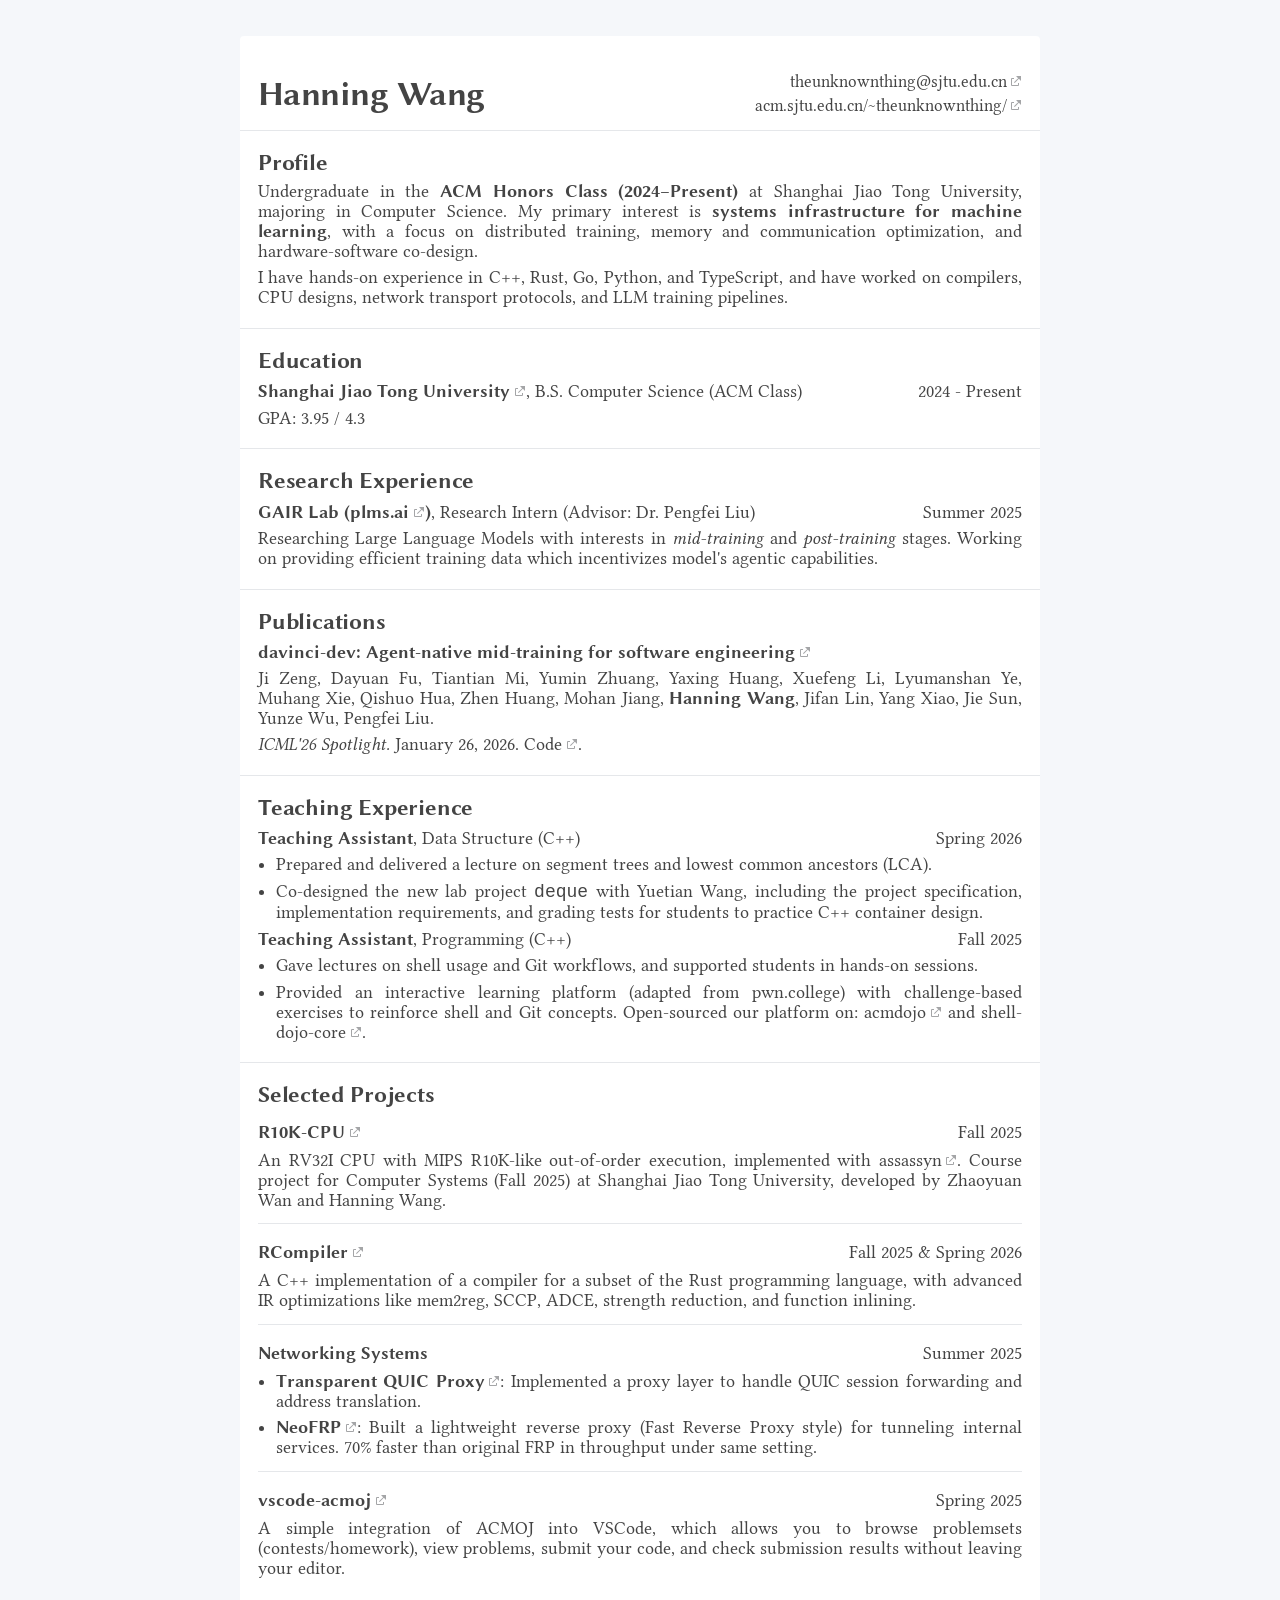
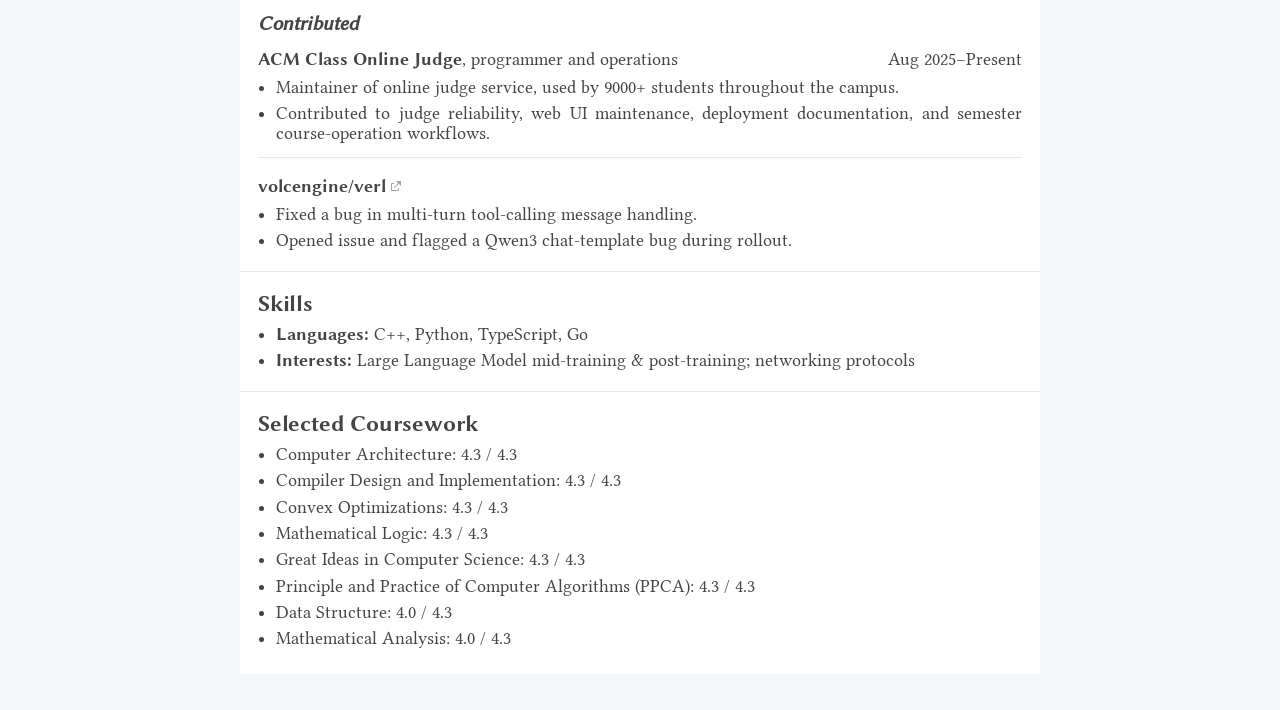
==== cv/index.html @ 20e531f9 "docs: update CV contributed projects" ====
<!DOCTYPE html>
<html lang="en">
  <head>
    <meta charset="UTF-8" />
    <meta name="viewport" content="width=device-width, initial-scale=1.0" />
    <title>CV - Hanning Wang</title>
    <style>
      * {
        margin: 0;
        padding: 0;
        box-sizing: border-box;
      }
      html {
        --bgcolor-outer: #f5f7fa;
        /* --bgcolor-outer: #fff; */
        --bgcolor: #fff;
        --hr-color: #e5e7ea;
        --color: #444;
        --font-serif: "Libertinus Serif", serif;
        --font-sans: "Libertinus Sans", sans;

        background-color: var(--bgcolor-outer);
        color: var(--color);
        font-family: var(--font-serif);
        hyphens: auto;
        text-align: justify;
        font-size: 1.125rem;
      }
      main {
        margin: 2rem auto;
        background-color: var(--bgcolor);
        padding: 1rem 0 0.3rem;
        max-width: 800px;
        border-radius: 4px;
      }
      main > * {
        padding: 0 1rem;
      }
      .name__family {
        font-feature-settings: "smcp" on;
      }
      .hfill {
        display: flex;
        align-items: center;
        justify-content: space-between;
      }
      a {
        color: inherit !important;
        text-decoration: none;
      }
      a:hover,
      a:active,
      a:focus {
        text-decoration: underline;
      }
      section {
        padding-top: 1rem;
        padding-bottom: 0.8rem;
      }
      section:not(:last-child) {
        border-bottom: 1px solid var(--hr-color);
      }
      section > ol {
        list-style: none;
      }
      section > ol > li {
        margin-top: 0.4rem;
      }
      section > ol > li:not(:last-child) {
        margin-bottom: 0.4rem;
      }
      section > ul {
        margin-top: 0.4rem;
      }
      section > h2 + p {
        margin-top: 0.3rem;
      }
      section > ul + p {
        margin-top: 0.25rem;
      }
      ul {
        padding-inline-start: 1em;
      }
      ol ul {
        list-style: disc;
      }
      ol ul ul {
        list-style: circle;
      }
      h1,
      h2,
      h3,
      h4,
      h5,
      h6 {
        font-family: var(--font-sans);
        /* font-weight: normal; */
        margin: 0.4rem 0;
      }
      h1 {
        font-size: 1.9em;
        margin: 0;
        letter-spacing: -0.015625em;
      }
      h2 {
        font-size: 1.3rem;
        letter-spacing: -0.008333333em;
      }
      section > h2:first-child {
        margin-top: 0;
        margin-bottom: 0;
      }
      strong {
        font-family: var(--font-sans);
      }

      p,
      li {
        margin: 0.35rem 0;
      }
      .projects-section > ol > li {
        margin-top: 0.75rem;
        padding-top: 0.65rem;
      }
      .projects-section > ol > li:not(:first-child) {
        border-top: 0.5px solid var(--hr-color);
      }
      .projects-section > ol > li:first-child {
        padding-top: 0;
      }
      .projects-section > ol > li:not(:last-child) {
        margin-bottom: 0.75rem;
      }
      .projects-section > ol > li > .hfill {
        margin-bottom: 0.45rem;
      }
      .projects-section > ol > li > p:last-child,
      .projects-section > ol > li > ul:last-child {
        margin-bottom: 0;
      }

      @media (prefers-color-scheme: dark) {
        html {
          --bgcolor-outer: #121212;
          --bgcolor: rgba(255, 255, 255, 0.09);
          --color: rgba(255, 255, 255, 0.87);
          --hr-color: rgba(255, 255, 255, 0.2);
        }
      }

      @media print {
        html {
          --bgcolor-outer: #fff;
          --bgcolor: #fff;
          --color: #000;
          --hr-color: rgba(0, 0, 0, 0);
          font-size: 0.98rem;
        }
        main {
          max-width: initial;
          margin: 0;
          padding-top: 0.3rem;
        }
        main > * {
          padding-left: 0;
          padding-right: 0;
        }
        /* a {
        text-decoration: underline;
      } */
        section {
          padding-top: 0.6rem;
          padding-bottom: 0.4rem;
        }
        section > ol > li:not(:last-child) {
          margin: 0.3rem 0;
        }
      }

      @media screen and (max-width: 799.9px) {
        html {
          text-align: initial;
        }
        main {
          margin: 0;
          border-radius: 0;
          min-height: 100vh;
        }
        .hfill {
          display: block;
        }
        .hfill > * {
          display: block;
        }
      }
      a:link::after,
      a:visited::after {
        content: " ";
        margin-left: 0.2em;
        width: 12px;
        height: 12px;
        display: inline-block;
        background: url("[data-uri]")
          no-repeat;
      }
      /* Libertinus Serif */
      @font-face {
        font-family: "Libertinus Serif";
        src: url("./fonts/LibertinusSerif-Regular.woff2") format("woff2");
        font-weight: 400;
        font-style: normal;
        font-display: swap;
      }
      @font-face {
        font-family: "Libertinus Serif";
        src: url("./fonts/LibertinusSerif-Italic.woff2") format("woff2");
        font-weight: 400;
        font-style: italic;
        font-display: swap;
      }
      @font-face {
        font-family: "Libertinus Serif";
        src: url("./fonts/LibertinusSerif-Bold.woff2") format("woff2");
        font-weight: 700;
        font-style: normal;
        font-display: swap;
      }

      /* Libertinus Sans */
      @font-face {
        font-family: "Libertinus Sans";
        src: url("./fonts/LibertinusSans-Regular.woff2") format("woff2");
        font-weight: 400;
        font-style: normal;
        font-display: swap;
      }
      @font-face {
        font-family: "Libertinus Sans";
        src: url("./fonts/LibertinusSans-Bold.woff2") format("woff2");
        font-weight: 700;
        font-style: normal;
        font-display: swap;
      }
      @font-face {
        font-family: "Libertinus Sans";
        src: url("./fonts/LibertinusSans-Italic.woff2") format("woff2");
        font-weight: 400;
        font-style: italic;
        font-display: swap;
      }
    </style>
  </head>
  <body>
    <main>
      <section class="titlebar hfill">
        <h1 class="name">
          <span class="name__given">Hanning</span>
          <span class="name__family">Wang</span>
        </h1>
        <div
          class="contact"
          style="
            display: flex;
            flex-direction: column;
            align-items: flex-end;
            gap: 0.3rem;
            font-size: 0.95rem;
          "
        >
          <a href="mailto:theunknownthing@sjtu.edu.cn"
            >theunknownthing@sjtu.edu.cn</a
          >
          <a href="https://acm.sjtu.edu.cn/~theunknownthing/"
            >acm.sjtu.edu.cn/~theunknownthing/</a
          >
        </div>
      </section>
      <section>
        <h2>Profile</h2>
        <p>
          Undergraduate in the
          <strong>ACM Honors Class (2024–Present)</strong> at Shanghai Jiao
          Tong University, majoring in Computer Science. My primary interest is
          <strong>systems infrastructure for machine learning</strong>, with a
          focus on distributed training, memory and communication optimization,
          and hardware-software co-design.
        </p>
        <p>
          I have hands-on experience in C++, Rust, Go, Python, and TypeScript,
          and have worked on compilers, CPU designs, network transport
          protocols, and LLM training pipelines.
        </p>
      </section>
      <section>
        <h2>Education</h2>
        <ol>
          <li>
            <p class="hfill">
              <span>
                <a
                  href="https://www.sjtu.edu.cn"
                  target="_blank"
                  rel="noopener noreferrer"
                  ><strong>Shanghai Jiao Tong University</strong></a
                >, B.S. Computer Science (ACM Class)
              </span>
              <span>2024 - Present</span>
            </p>
            <p>GPA: 3.95 / 4.3</p>
          </li>
        </ol>
      </section>
      <section>
        <h2>Research Experience</h2>
        <ol>
          <li>
            <p class="hfill">
              <span
                ><strong
                  >GAIR Lab (<a href="https://plms.ai">plms.ai</a>)</strong
                >, Research Intern (Advisor: Dr. Pengfei Liu)</span
              >
              <span>Summer 2025</span>
            </p>
            <p>
              Researching Large Language Models with interests in
              <em>mid-training</em> and <em>post-training</em> stages. Working
              on providing efficient training data which incentivizes model's
              agentic capabilities.
            </p>
          </li>
        </ol>
      </section>
      <section>
        <h2>Publications</h2>
        <ol>
          <li>
            <p>
              <strong
                ><a
                  href="https://arxiv.org/pdf/2601.18418"
                  target="_blank"
                  rel="noopener noreferrer"
                  >davinci-dev: Agent-native mid-training for software
                  engineering</a
                ></strong
              >
            </p>
            <p>
              Ji Zeng, Dayuan Fu, Tiantian Mi, Yumin Zhuang, Yaxing Huang,
              Xuefeng Li, Lyumanshan Ye, Muhang Xie, Qishuo Hua, Zhen Huang,
              Mohan Jiang, <strong>Hanning Wang</strong>, Jifan Lin, Yang Xiao,
              Jie Sun, Yunze Wu, Pengfei Liu.
            </p>
            <p>
              <em>ICML'26 Spotlight.</em> January 26, 2026.
              <a
                href="https://github.com/GAIR-NLP/daVinci-Dev"
                target="_blank"
                rel="noopener noreferrer"
                >Code</a
              >.
            </p>
          </li>
        </ol>
      </section>
      <section>
        <h2>Teaching Experience</h2>
        <ol>
          <li>
            <p class="hfill">
              <span
                ><strong>Teaching Assistant</strong>, Data Structure (C++)</span
              >
              <span>Spring 2026</span>
            </p>
            <ul>
              <li>
                Prepared and delivered a lecture on segment trees and lowest
                common ancestors (LCA).
              </li>
              <li>
                Co-designed the new lab project <code>deque</code> with Yuetian
                Wang, including the project specification, implementation
                requirements, and grading tests for students to practice
                C++ container design.
              </li>
            </ul>
          </li>
          <li>
            <p class="hfill">
              <span><strong>Teaching Assistant</strong>, Programming (C++)</span>
              <span>Fall 2025</span>
            </p>
            <ul>
              <li>
                Gave lectures on shell usage and Git workflows, and supported
                students in hands-on sessions.
              </li>
              <li>
                Provided an interactive learning platform (adapted from
                pwn.college) with challenge-based exercises to reinforce shell
                and Git concepts. Open-sourced our platform on:
                <a
                  href="https://github.com/RayZh-hs/acmdojo"
                  target="_blank"
                  rel="noopener noreferrer"
                  >acmdojo</a
                >
                and
                <a
                  href="https://github.com/RayZh-hs/shell-dojo-core"
                  target="_blank"
                  rel="noopener noreferrer"
                  >shell-dojo-core</a
                >.
              </li>
            </ul>
          </li>
        </ol>
      </section>
      <section class="projects-section">
        <h2>Selected Projects</h2>
        <ol>
          <li>
            <p class="hfill">
              <span>
                <strong
                  ><a
                    href="https://github.com/TheUnknownThing/R10K-CPU"
                    target="_blank"
                    rel="noopener noreferrer"
                    >R10K-CPU</a
                  ></strong
                >
              </span>
              <span>Fall 2025</span>
            </p>
            <p>
              An RV32I CPU with MIPS R10K-like out-of-order execution,
              implemented with
              <a
                href="https://github.com/synthesys-lab/assassyn"
                target="_blank"
                rel="noopener noreferrer"
                >assassyn</a
              >. Course project for Computer Systems (Fall 2025) at Shanghai
              Jiao Tong University, developed by Zhaoyuan Wan and Hanning Wang.
            </p>
          </li>
          <li>
            <p class="hfill">
              <span>
                <strong
                  ><a
                    href="https://github.com/TheUnknownThing/RCompiler"
                    target="_blank"
                    rel="noopener noreferrer"
                    >RCompiler</a
                  ></strong
                >
              </span>
              <span>Fall 2025 &amp; Spring 2026</span>
            </p>
            <p>
              A C++ implementation of a compiler for a subset of the Rust
              programming language, with advanced IR optimizations like mem2reg,
              SCCP, ADCE, strength reduction, and function inlining.
            </p>
          </li>
          <li>
            <p class="hfill">
              <span> <strong>Networking Systems</strong></span>
              <span>Summer 2025</span>
            </p>
            <ul>
              <li>
                <strong
                  ><a
                    href="https://github.com/TheUnknownThing/Quic-Transproxy"
                    target="_blank"
                    rel="noopener noreferrer"
                    >Transparent QUIC Proxy</a
                  ></strong
                >: Implemented a proxy layer to handle QUIC session forwarding
                and address translation.
              </li>
              <li>
                <strong
                  ><a
                    href="https://github.com/RayZh-hs/neofrp"
                    target="_blank"
                    rel="noopener noreferrer"
                    >NeoFRP</a
                  ></strong
                >: Built a lightweight reverse proxy (Fast Reverse Proxy style)
                for tunneling internal services. 70% faster than original FRP in
                throughput under same setting.
              </li>
            </ul>
          </li>
          <li>
            <p class="hfill">
              <span>
                <strong
                  ><a
                    href="https://github.com/TheUnknownThing/vscode-acmoj"
                    target="_blank"
                    rel="noopener noreferrer"
                    >vscode-acmoj</a
                  ></strong
                >
              </span>
              <span>Spring 2025</span>
            </p>
            <p>
              A simple integration of ACMOJ into VSCode, which allows you to
              browse problemsets (contests/homework), view problems, submit your
              code, and check submission results without leaving your editor.
            </p>
          </li>
        </ol>
        <br />
        <h3><em>Contributed</em></h3>
        <ol>
          <li>
            <p class="hfill">
              <span>
                <strong>ACM Class Online Judge</strong>, programmer and
                operations
              </span>
              <span>Aug 2025–Present</span>
            </p>
            <ul>
              <li>
                Maintainer of online judge service, used by 9000+ students
                throughout the campus.
              </li>
              <li>
                Contributed to judge reliability, web UI maintenance, deployment
                documentation, and semester course-operation workflows.
              </li>
            </ul>
          </li>
          <li>
            <p class="hfill">
              <span>
                <strong
                  ><a
                    href="https://github.com/volcengine/verl"
                    target="_blank"
                    rel="noopener noreferrer"
                    >volcengine/verl</a
                  ></strong
                >
              </span>
              <span></span>
            </p>
            <ul>
              <li>
                Fixed a bug in multi-turn tool-calling message handling.
              </li>
              <li>
                Opened issue and flagged a Qwen3 chat-template bug during
                rollout.
              </li>
            </ul>
          </li>
        </ol>
      </section>
      <section>
        <h2>Skills</h2>
        <ul>
          <li><strong>Languages:</strong> C++, Python, TypeScript, Go</li>
          <li>
            <strong>Interests:</strong> Large Language Model mid-training &
            post-training; networking protocols
          </li>
        </ul>
      </section>
      <section>
        <h2>Selected Coursework</h2>
        <ul>
          <li>Computer Architecture: 4.3 / 4.3</li>
          <li>Compiler Design and Implementation: 4.3 / 4.3</li>
          <li>Convex Optimizations: 4.3 / 4.3</li>
          <li>Mathematical Logic: 4.3 / 4.3</li>
          <li>Great Ideas in Computer Science: 4.3 / 4.3</li>
          <li>
            Principle and Practice of Computer Algorithms (PPCA): 4.3 / 4.3
          </li>
          <li>Data Structure: 4.0 / 4.3</li>
          <li>Mathematical Analysis: 4.0 / 4.3</li>
        </ul>
      </section>
    </main>
  </body>
</html>
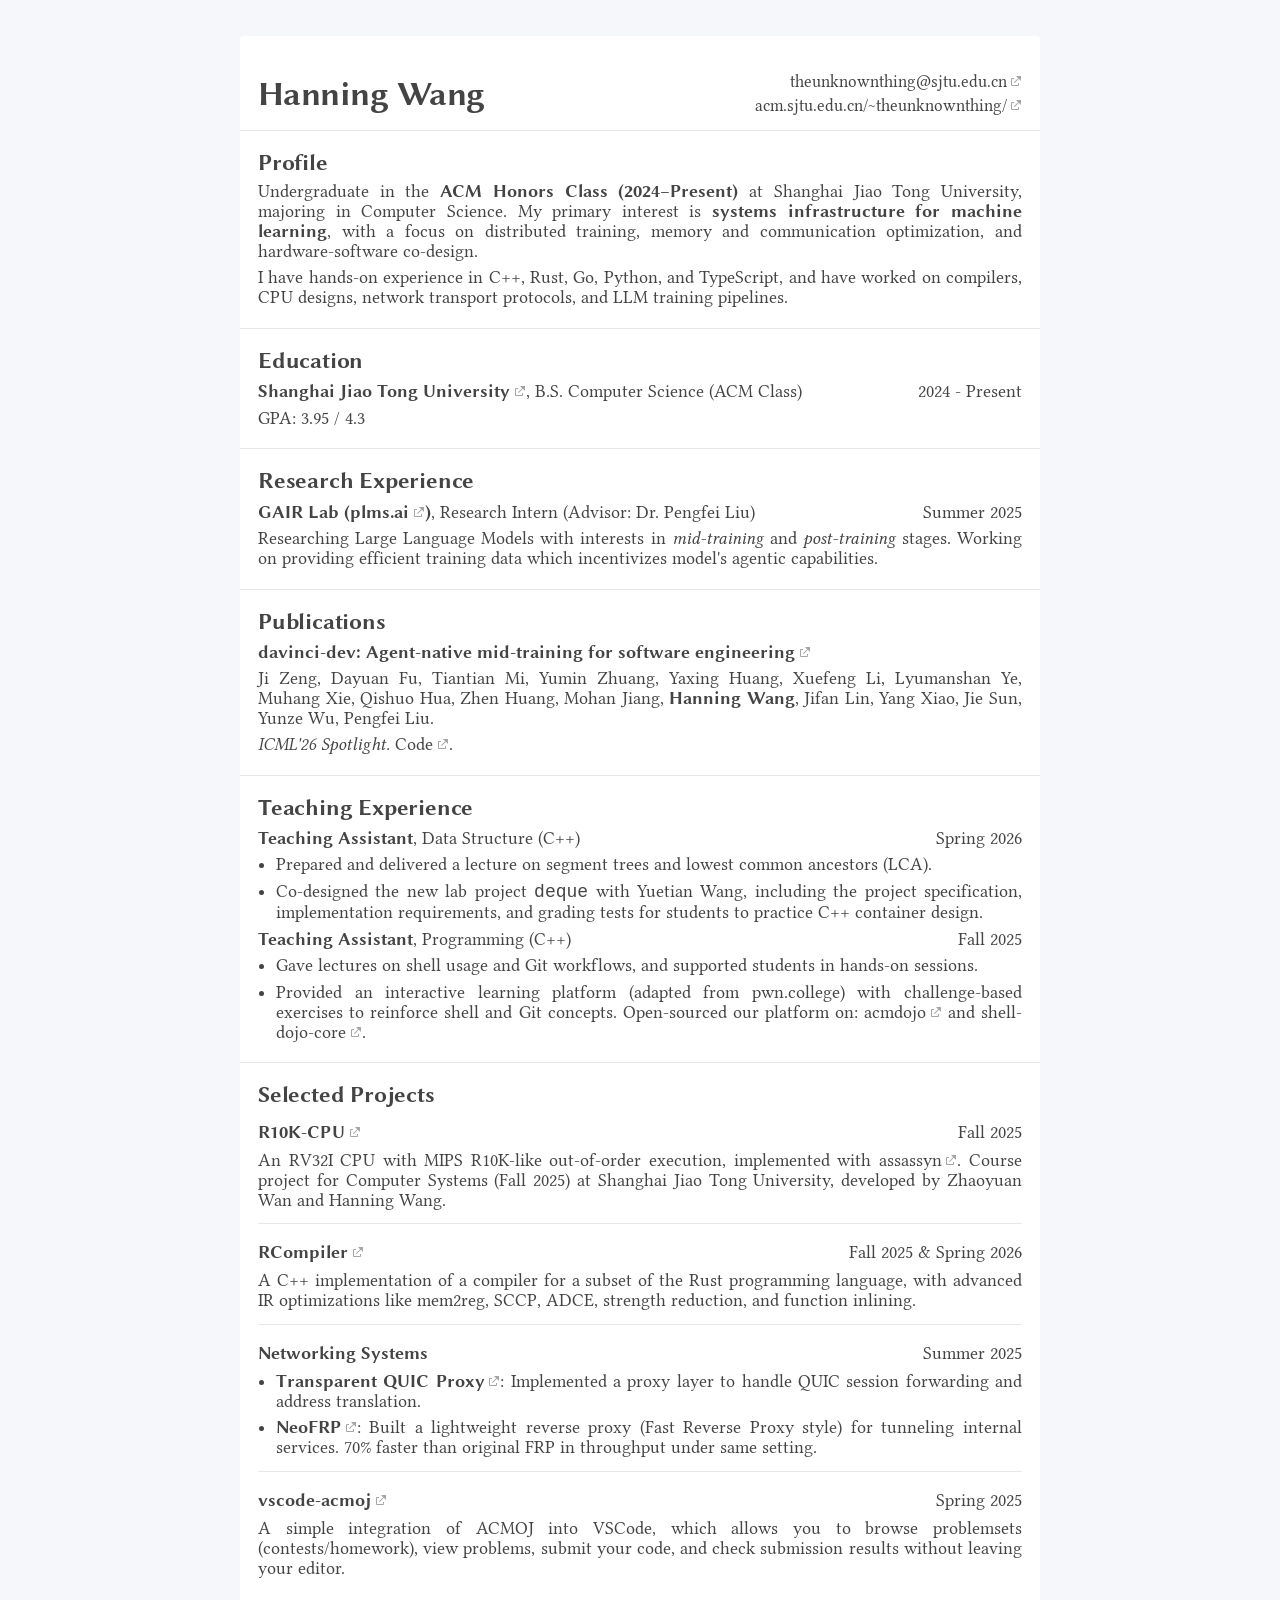
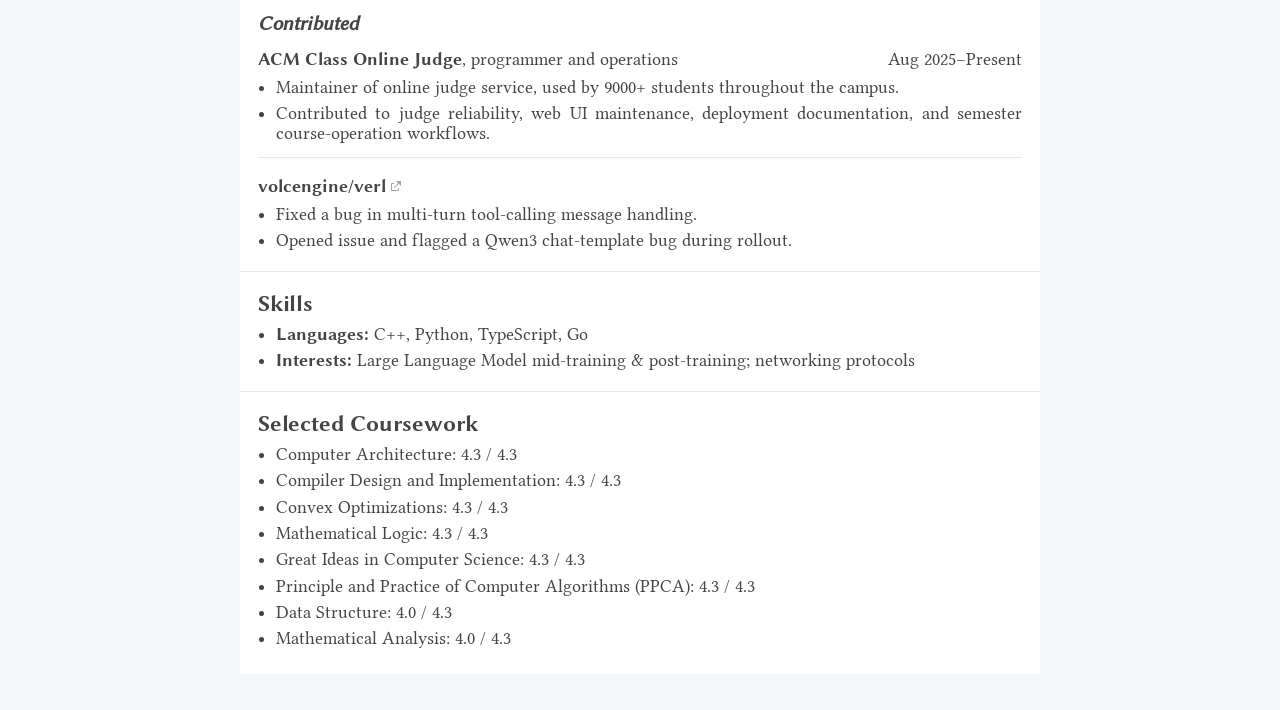
==== commit 8feea981: "fix: refresh content without stale cache" ====
--- a/cv/index.html
+++ b/cv/index.html
@@ -353,7 +353,7 @@
               Jie Sun, Yunze Wu, Pengfei Liu.
             </p>
             <p>
-              <em>ICML'26 Spotlight.</em> January 26, 2026.
+              <em>ICML'26 Spotlight.</em>
               <a
                 href="https://github.com/GAIR-NLP/daVinci-Dev"
                 target="_blank"
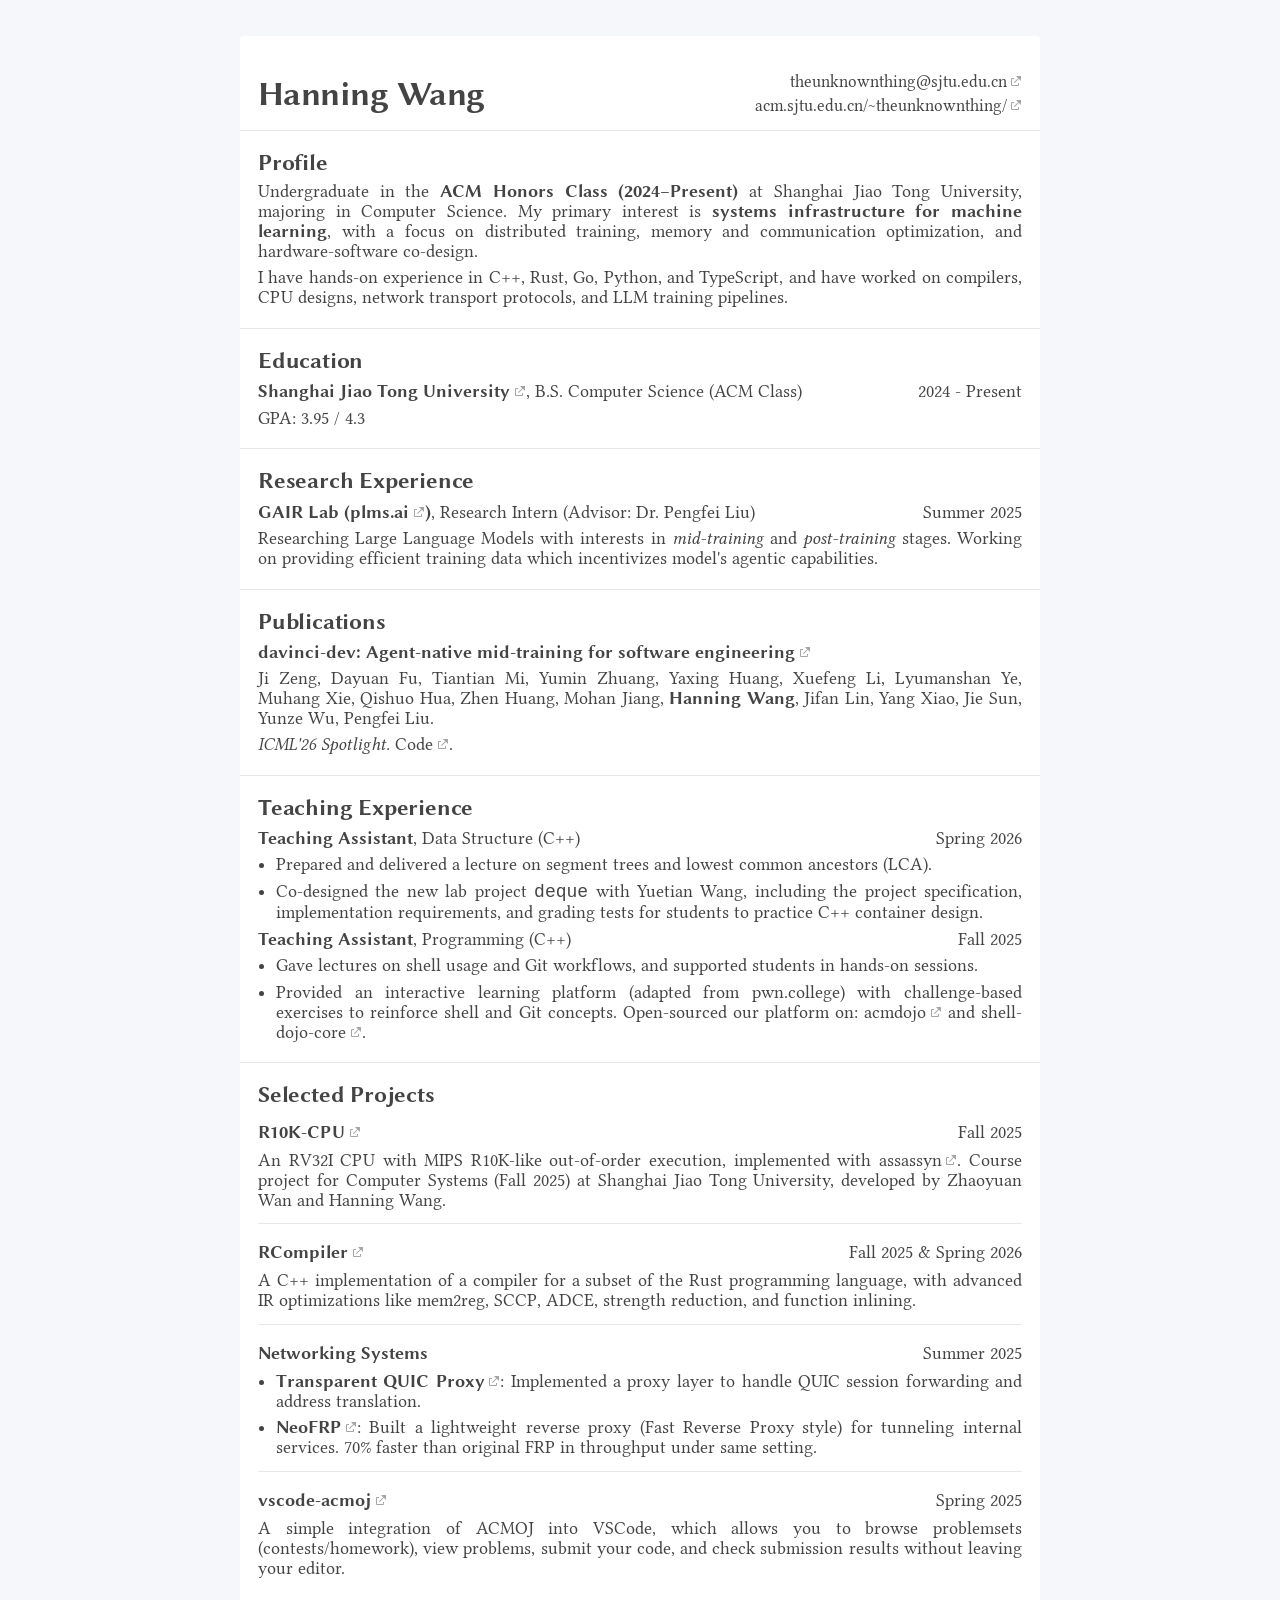
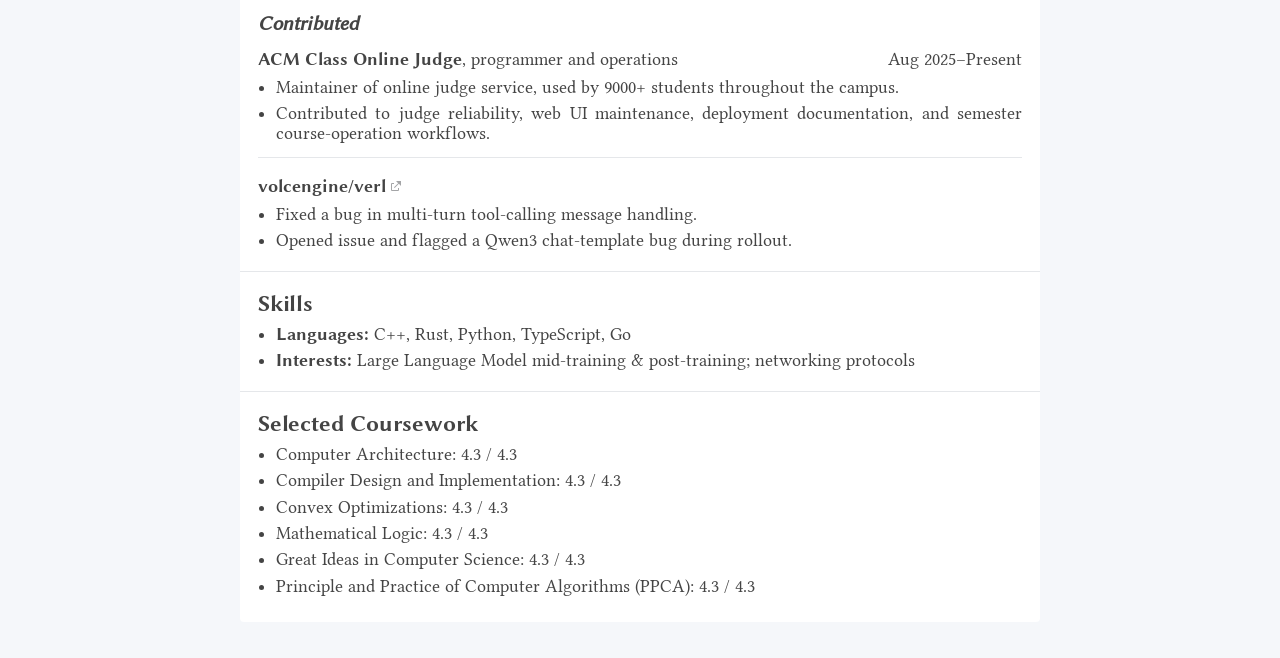
==== commit e365bb8a: "docs: update CV skills and coursework" ====
--- a/cv/index.html
+++ b/cv/index.html
@@ -571,7 +571,7 @@
       <section>
         <h2>Skills</h2>
         <ul>
-          <li><strong>Languages:</strong> C++, Python, TypeScript, Go</li>
+          <li><strong>Languages:</strong> C++, Rust, Python, TypeScript, Go</li>
           <li>
             <strong>Interests:</strong> Large Language Model mid-training &
             post-training; networking protocols
@@ -589,8 +589,6 @@
           <li>
             Principle and Practice of Computer Algorithms (PPCA): 4.3 / 4.3
           </li>
-          <li>Data Structure: 4.0 / 4.3</li>
-          <li>Mathematical Analysis: 4.0 / 4.3</li>
         </ul>
       </section>
     </main>
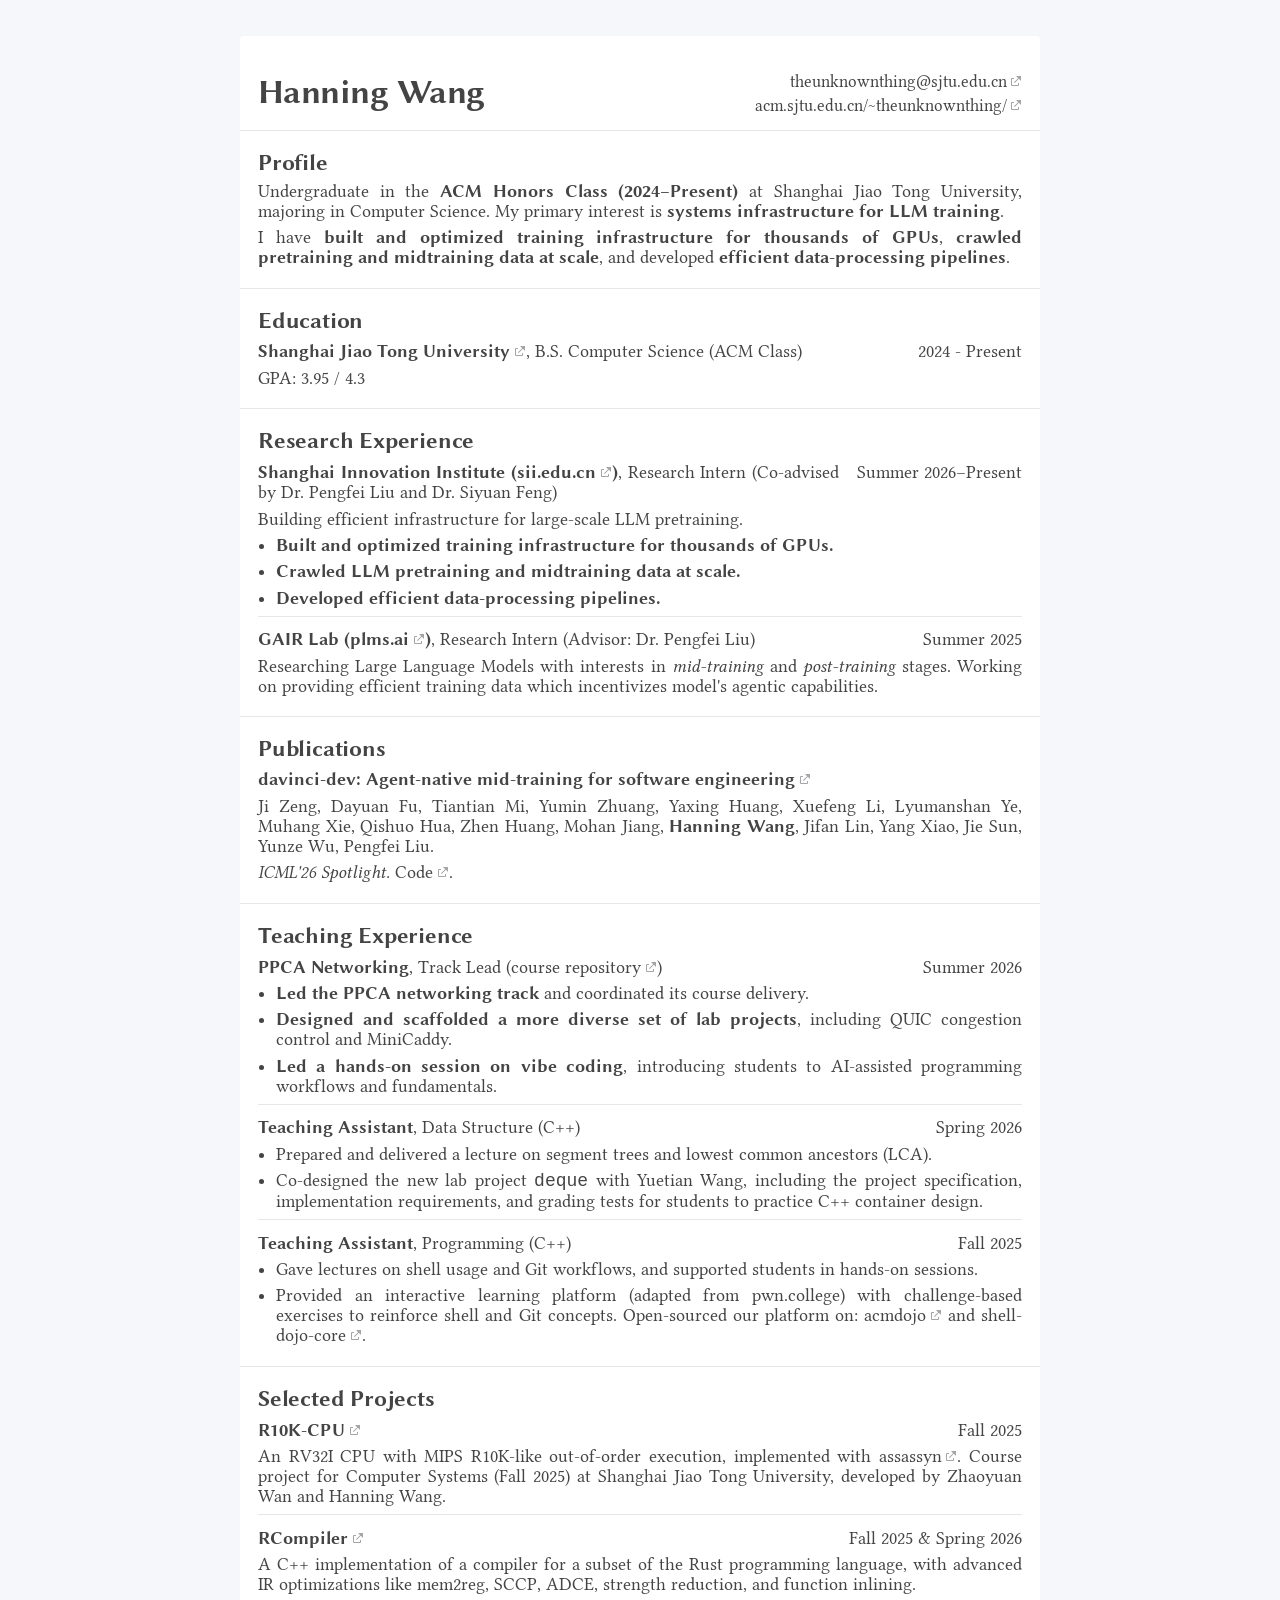
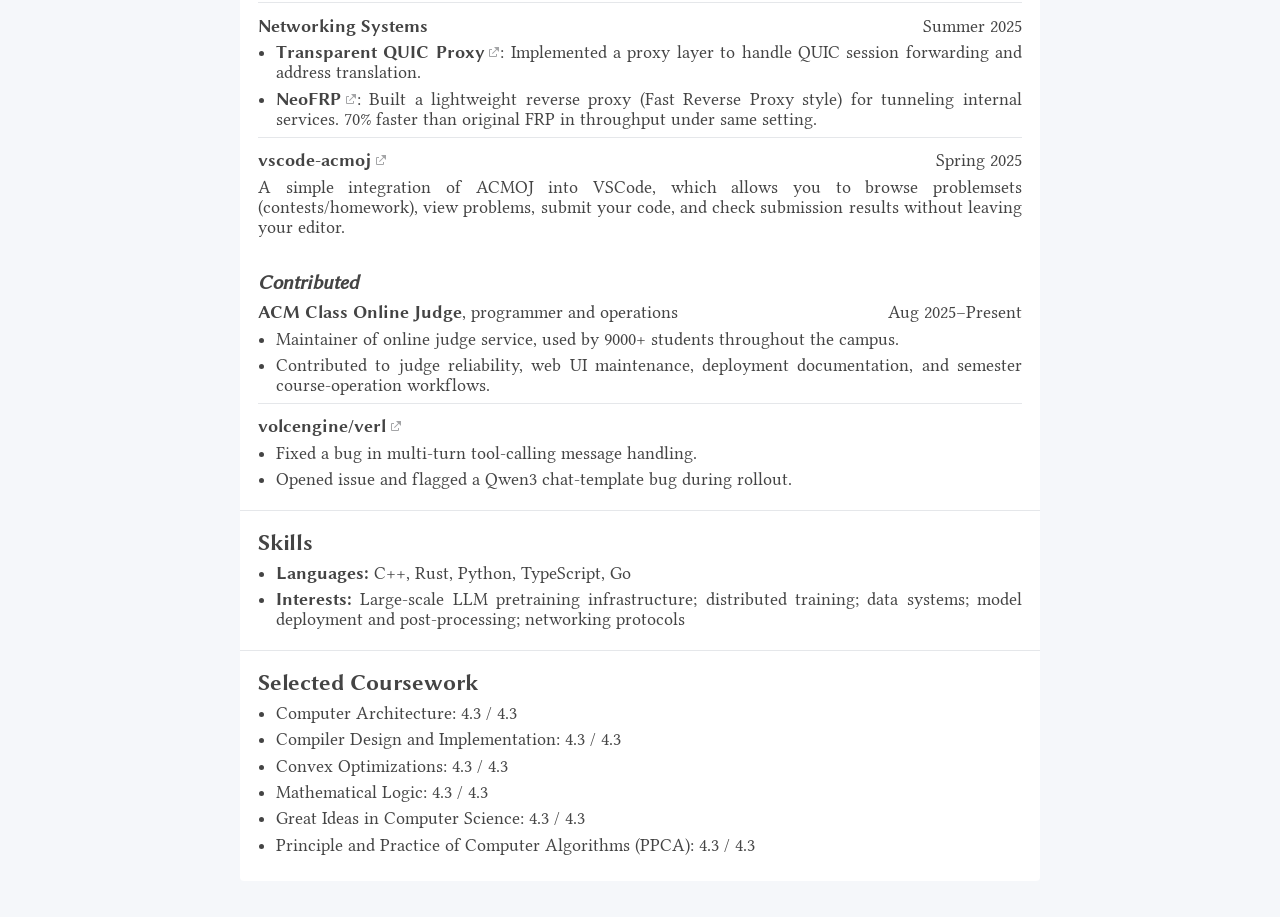
==== commit c055363e: "docs: update profile and CV experience" ====
--- a/cv/index.html
+++ b/cv/index.html
@@ -41,8 +41,18 @@
       }
       .hfill {
         display: flex;
-        align-items: center;
-        justify-content: space-between;
+        align-items: flex-start;
+        gap: 1rem;
+      }
+      .hfill > :first-child {
+        flex: 1 1 auto;
+        min-width: 0;
+      }
+      .hfill > :last-child {
+        flex: 0 0 auto;
+        margin-left: auto;
+        text-align: right;
+        white-space: nowrap;
       }
       a {
         color: inherit !important;
@@ -119,8 +129,8 @@
         margin: 0.35rem 0;
       }
       .projects-section > ol > li {
-        margin-top: 0.75rem;
-        padding-top: 0.65rem;
+        margin-top: 0.45rem;
+        padding-top: 0.35rem;
       }
       .projects-section > ol > li:not(:first-child) {
         border-top: 0.5px solid var(--hr-color);
@@ -129,13 +139,33 @@
         padding-top: 0;
       }
       .projects-section > ol > li:not(:last-child) {
-        margin-bottom: 0.75rem;
+        margin-bottom: 0.45rem;
       }
       .projects-section > ol > li > .hfill {
-        margin-bottom: 0.45rem;
+        margin-bottom: 0.3rem;
       }
       .projects-section > ol > li > p:last-child,
       .projects-section > ol > li > ul:last-child {
+        margin-bottom: 0;
+      }
+      .experience-section > ol > li {
+        margin-top: 0.45rem;
+        padding-top: 0.35rem;
+      }
+      .experience-section > ol > li:not(:first-child) {
+        border-top: 0.5px solid var(--hr-color);
+      }
+      .experience-section > ol > li:first-child {
+        padding-top: 0;
+      }
+      .experience-section > ol > li:not(:last-child) {
+        margin-bottom: 0.45rem;
+      }
+      .experience-section > ol > li > .hfill {
+        margin-bottom: 0.3rem;
+      }
+      .experience-section > ol > li > p:last-child,
+      .experience-section > ol > li > ul:last-child {
         margin-bottom: 0;
       }
 
@@ -281,14 +311,13 @@
           Undergraduate in the
           <strong>ACM Honors Class (2024–Present)</strong> at Shanghai Jiao
           Tong University, majoring in Computer Science. My primary interest is
-          <strong>systems infrastructure for machine learning</strong>, with a
-          focus on distributed training, memory and communication optimization,
-          and hardware-software co-design.
+          <strong>systems infrastructure for LLM training</strong>.
         </p>
         <p>
-          I have hands-on experience in C++, Rust, Go, Python, and TypeScript,
-          and have worked on compilers, CPU designs, network transport
-          protocols, and LLM training pipelines.
+          I have <strong>built and optimized training infrastructure for
+          thousands of GPUs</strong>,
+          <strong>crawled pretraining and midtraining data at scale</strong>,
+          and developed <strong>efficient data-processing pipelines</strong>.
         </p>
       </section>
       <section>
@@ -310,9 +339,35 @@
           </li>
         </ol>
       </section>
-      <section>
+      <section class="experience-section">
         <h2>Research Experience</h2>
         <ol>
+          <li>
+            <p class="hfill">
+              <span
+                ><strong
+                  >Shanghai Innovation Institute (<a href="https://sii.edu.cn"
+                    >sii.edu.cn</a
+                  >)</strong
+                >, Research Intern (Co-advised by Dr. Pengfei Liu and Dr. Siyuan
+                Feng)</span
+              >
+              <span>Summer 2026&ndash;Present</span>
+            </p>
+            <p>Building efficient infrastructure for large-scale LLM pretraining.</p>
+            <ul>
+              <li>
+                <strong>Built and optimized training infrastructure for
+                thousands of GPUs.</strong>
+              </li>
+              <li>
+                <strong>Crawled LLM pretraining and midtraining data at scale.</strong>
+              </li>
+              <li>
+                <strong>Developed efficient data-processing pipelines.</strong>
+              </li>
+            </ul>
+          </li>
           <li>
             <p class="hfill">
               <span
@@ -364,9 +419,40 @@
           </li>
         </ol>
       </section>
-      <section>
+      <section class="experience-section">
         <h2>Teaching Experience</h2>
         <ol>
+          <li>
+            <p class="hfill">
+              <span
+                ><strong
+                  >PPCA Networking</strong
+                >, Track Lead (<a
+                  href="https://github.com/ACMClassCourse-2025/PPCA-Networking"
+                  target="_blank"
+                  rel="noopener noreferrer"
+                  >course repository</a
+                >)</span
+              >
+              <span>Summer 2026</span>
+            </p>
+            <ul>
+              <li>
+                <strong>Led the PPCA networking track</strong> and coordinated
+                its course delivery.
+              </li>
+              <li>
+                <strong>Designed and scaffolded a more diverse set of lab
+                projects</strong>, including QUIC congestion control and
+                MiniCaddy.
+              </li>
+              <li>
+                <strong>Led a hands-on session on vibe coding</strong>,
+                introducing students to AI-assisted programming workflows and
+                fundamentals.
+              </li>
+            </ul>
+          </li>
           <li>
             <p class="hfill">
               <span
@@ -573,8 +659,9 @@
         <ul>
           <li><strong>Languages:</strong> C++, Rust, Python, TypeScript, Go</li>
           <li>
-            <strong>Interests:</strong> Large Language Model mid-training &
-            post-training; networking protocols
+            <strong>Interests:</strong> Large-scale LLM pretraining
+            infrastructure; distributed training; data systems; model
+            deployment and post-processing; networking protocols
           </li>
         </ul>
       </section>
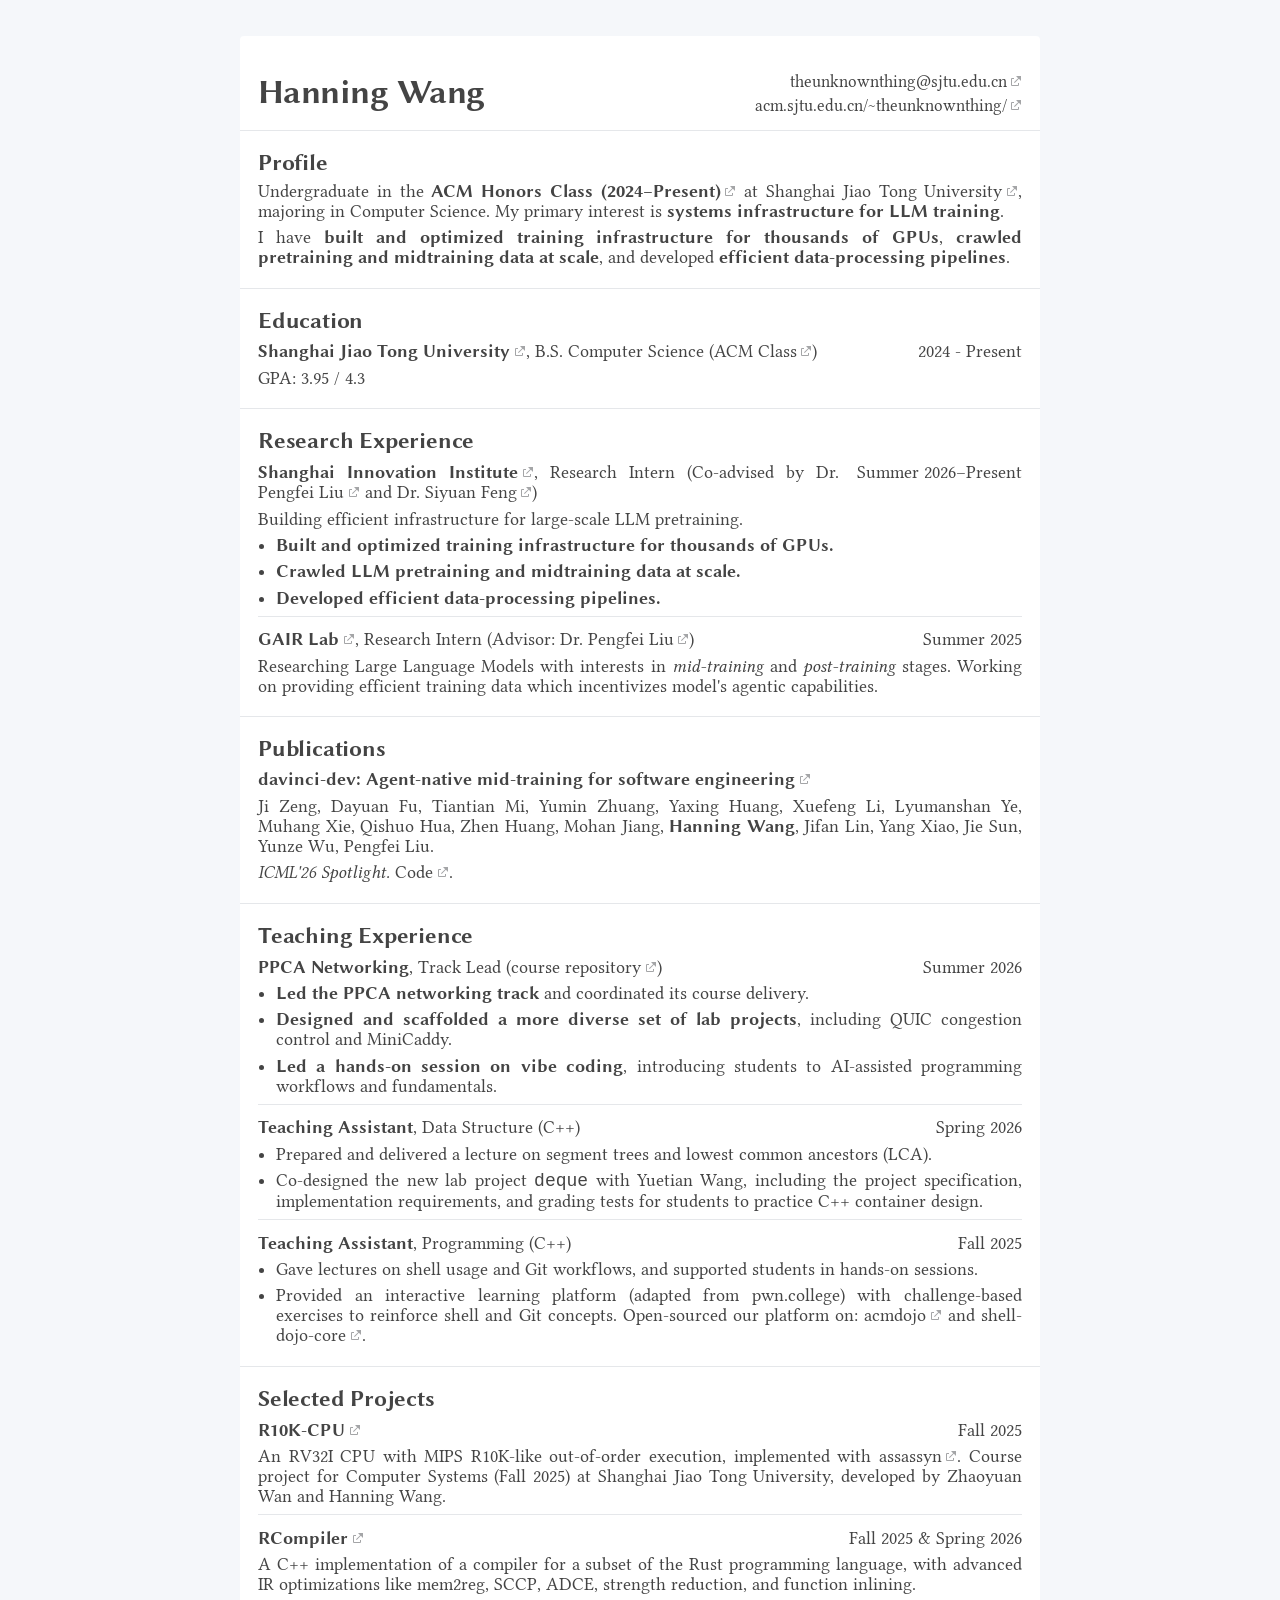
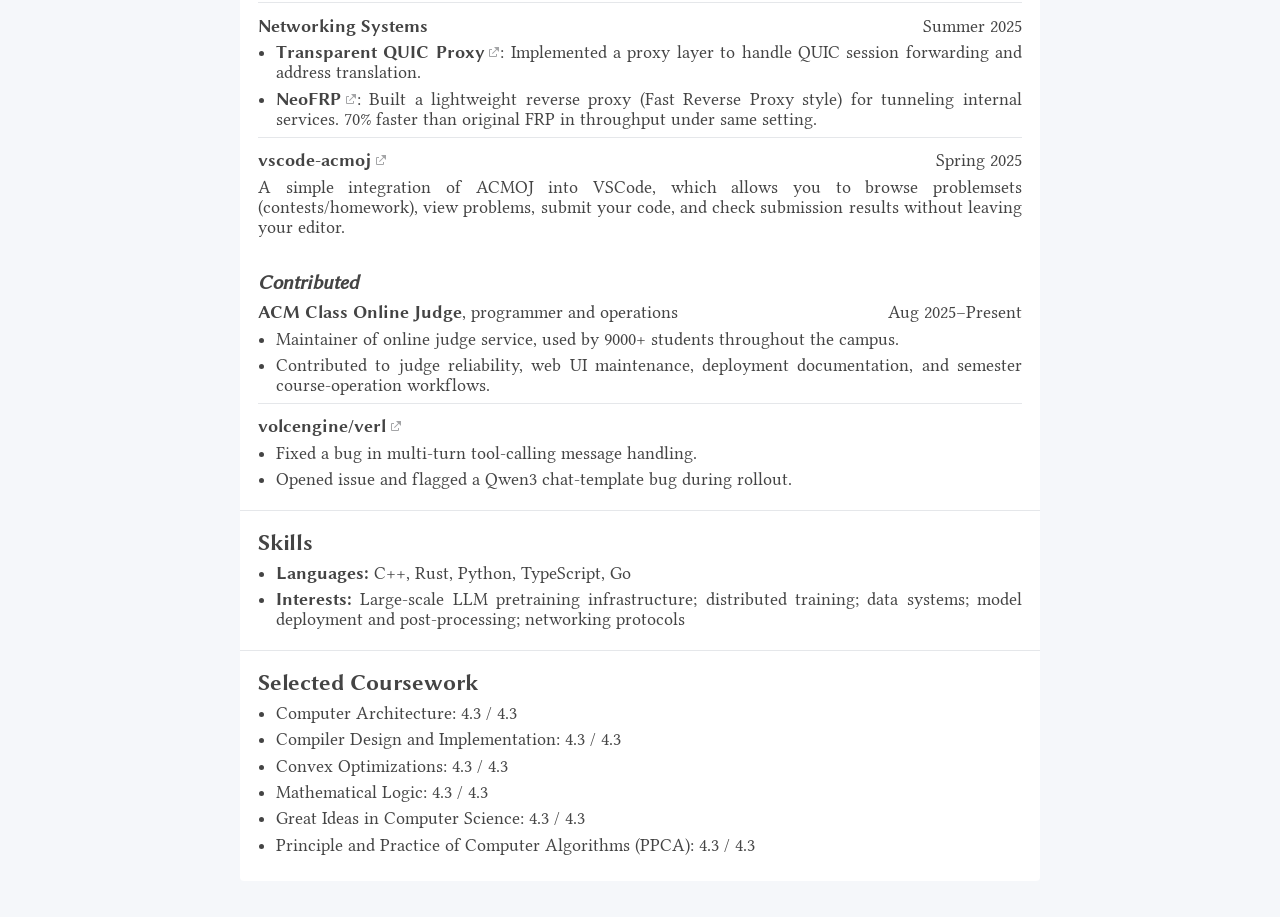
==== commit e28cc043: "docs: expand research experience" ====
--- a/cv/index.html
+++ b/cv/index.html
@@ -309,8 +309,20 @@
         <h2>Profile</h2>
         <p>
           Undergraduate in the
-          <strong>ACM Honors Class (2024–Present)</strong> at Shanghai Jiao
-          Tong University, majoring in Computer Science. My primary interest is
+          <strong
+            ><a
+              href="https://acm.sjtu.edu.cn"
+              target="_blank"
+              rel="noopener noreferrer"
+              >ACM Honors Class (2024–Present)</a
+            ></strong
+          > at
+          <a
+            href="https://www.sjtu.edu.cn"
+            target="_blank"
+            rel="noopener noreferrer"
+            >Shanghai Jiao Tong University</a
+          >, majoring in Computer Science. My primary interest is
           <strong>systems infrastructure for LLM training</strong>.
         </p>
         <p>
@@ -331,7 +343,12 @@
                   target="_blank"
                   rel="noopener noreferrer"
                   ><strong>Shanghai Jiao Tong University</strong></a
-                >, B.S. Computer Science (ACM Class)
+                >, B.S. Computer Science (<a
+                  href="https://acm.sjtu.edu.cn"
+                  target="_blank"
+                  rel="noopener noreferrer"
+                  >ACM Class</a
+                >)
               </span>
               <span>2024 - Present</span>
             </p>
@@ -346,11 +363,25 @@
             <p class="hfill">
               <span
                 ><strong
-                  >Shanghai Innovation Institute (<a href="https://sii.edu.cn"
-                    >sii.edu.cn</a
-                  >)</strong
-                >, Research Intern (Co-advised by Dr. Pengfei Liu and Dr. Siyuan
-                Feng)</span
+                  ><a
+                    href="https://sii.edu.cn"
+                    target="_blank"
+                    rel="noopener noreferrer"
+                    >Shanghai Innovation Institute</a
+                  ></strong
+                >, Research Intern (Co-advised by
+                <a
+                  href="https://scholar.google.com/citations?user=oIz_CYEAAAAJ&amp;hl=en"
+                  target="_blank"
+                  rel="noopener noreferrer"
+                  >Dr. Pengfei Liu</a
+                > and
+                <a
+                  href="https://syfeng.net"
+                  target="_blank"
+                  rel="noopener noreferrer"
+                  >Dr. Siyuan Feng</a
+                >)</span
               >
               <span>Summer 2026&ndash;Present</span>
             </p>
@@ -372,8 +403,19 @@
             <p class="hfill">
               <span
                 ><strong
-                  >GAIR Lab (<a href="https://plms.ai">plms.ai</a>)</strong
-                >, Research Intern (Advisor: Dr. Pengfei Liu)</span
+                  ><a
+                    href="https://plms.ai"
+                    target="_blank"
+                    rel="noopener noreferrer"
+                    >GAIR Lab</a
+                  ></strong
+                >, Research Intern (Advisor:
+                <a
+                  href="https://scholar.google.com/citations?user=oIz_CYEAAAAJ&amp;hl=en"
+                  target="_blank"
+                  rel="noopener noreferrer"
+                  >Dr. Pengfei Liu</a
+                >)</span
               >
               <span>Summer 2025</span>
             </p>
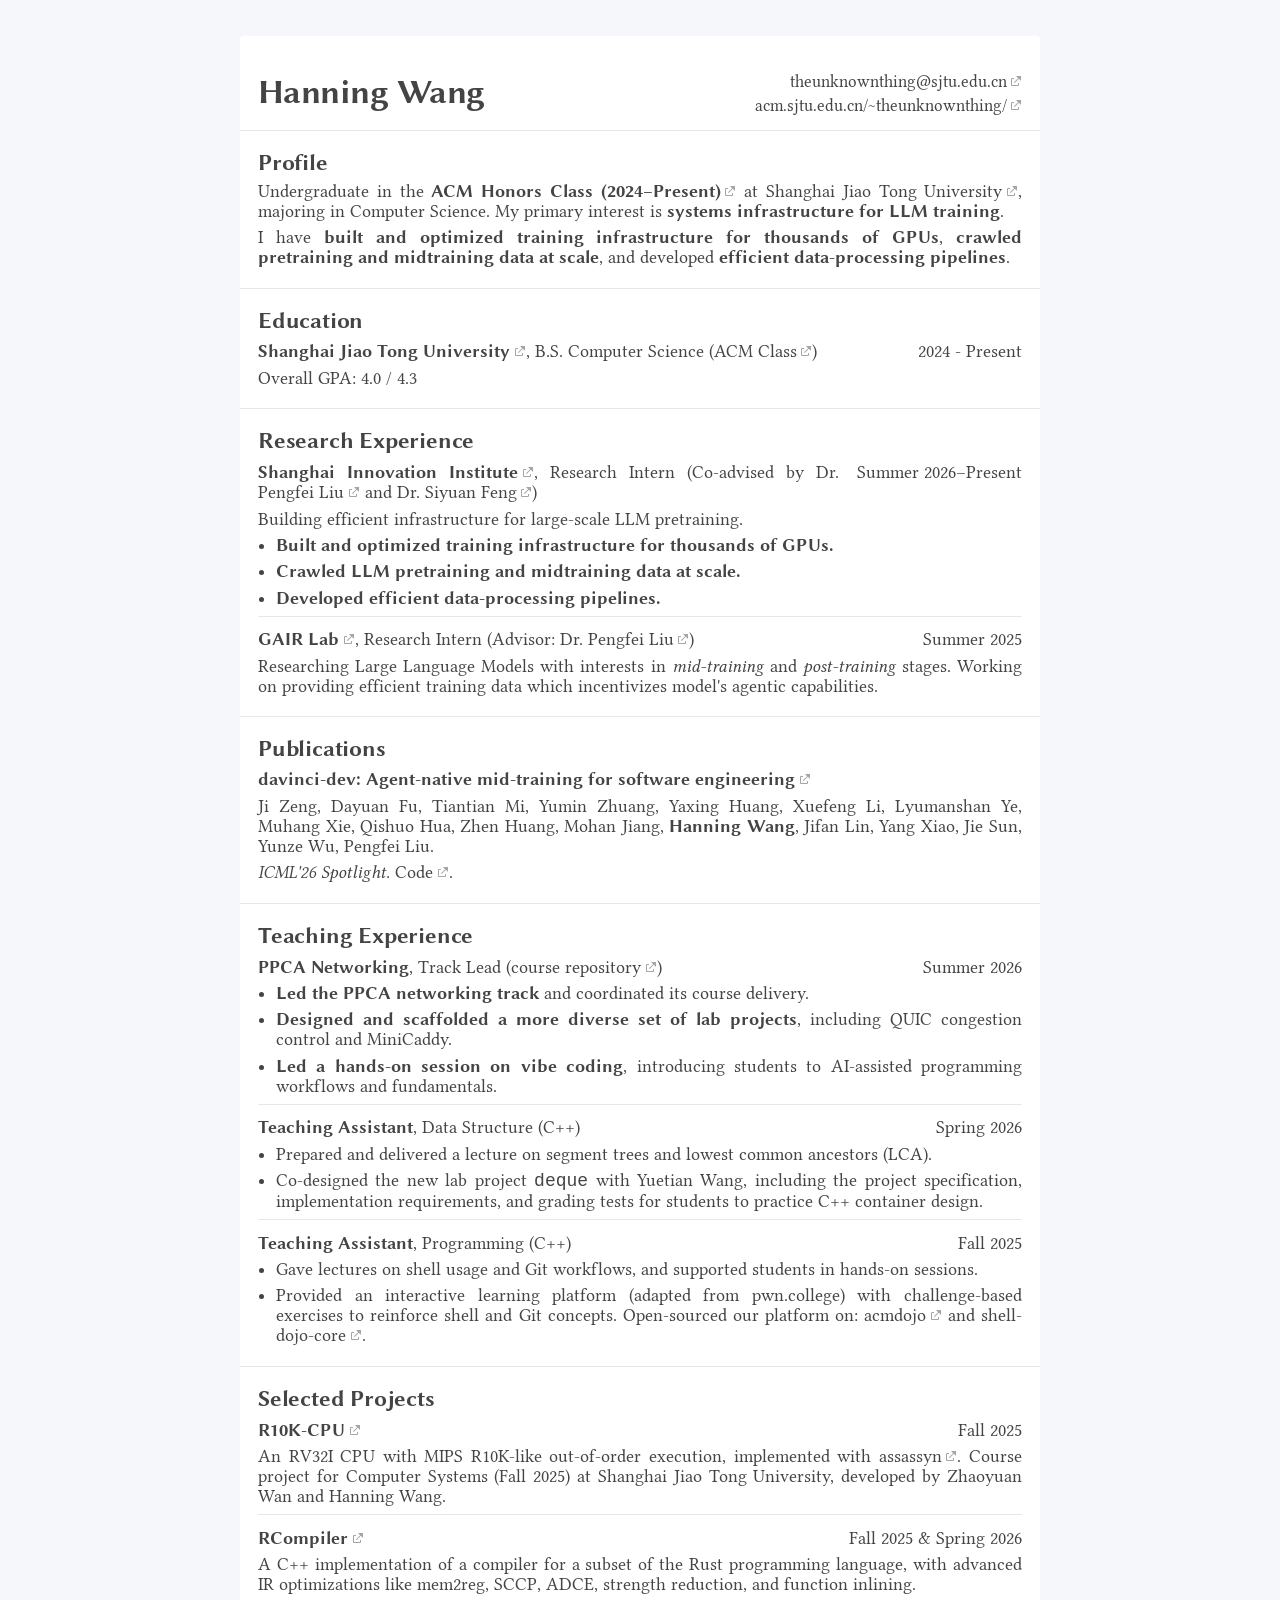
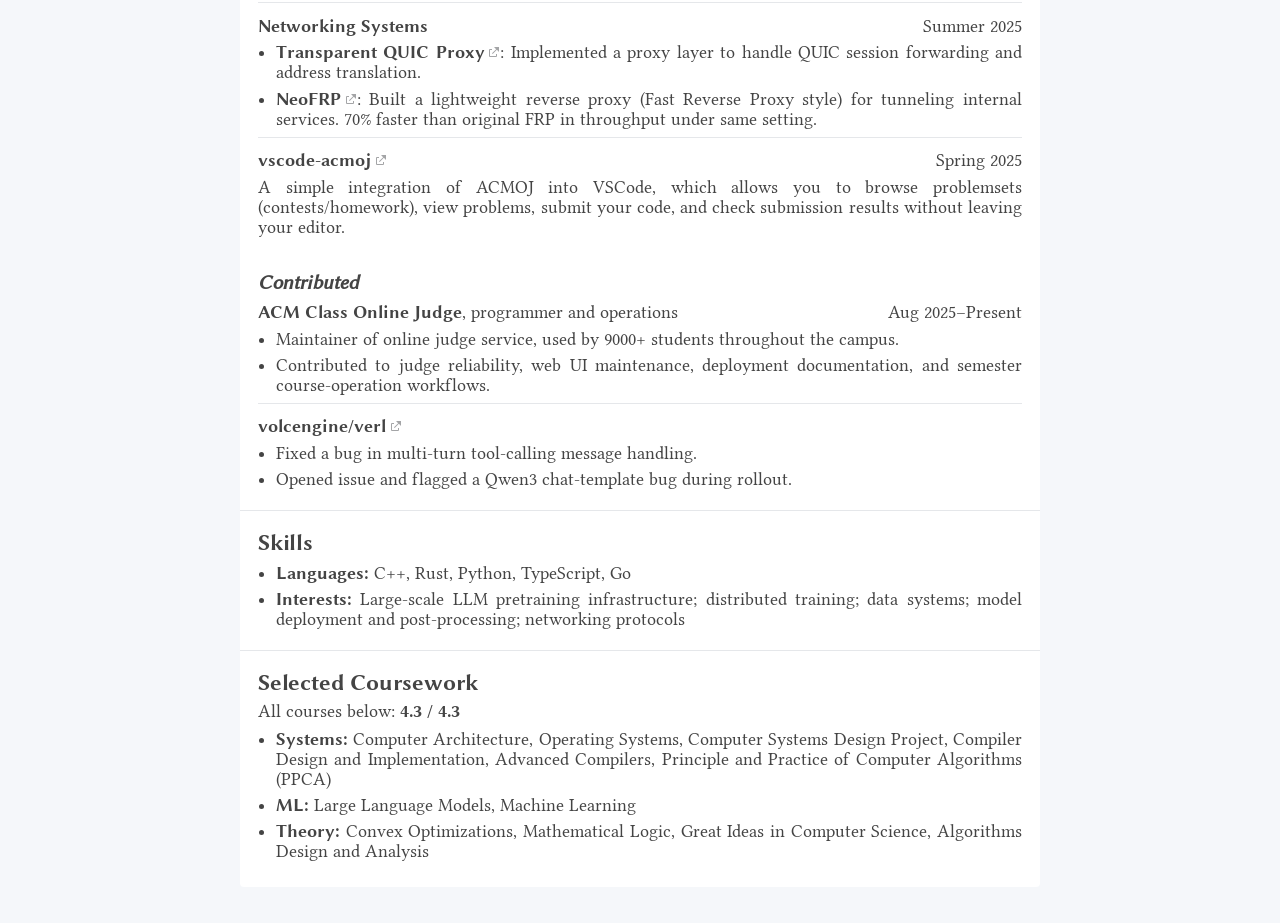
==== commit df9aa83d: "docs: update CV GPA and group selected coursework" ====
--- a/cv/index.html
+++ b/cv/index.html
@@ -352,7 +352,7 @@
               </span>
               <span>2024 - Present</span>
             </p>
-            <p>GPA: 3.95 / 4.3</p>
+            <p>Overall GPA: 4.0 / 4.3</p>
           </li>
         </ol>
       </section>
@@ -709,14 +709,20 @@
       </section>
       <section>
         <h2>Selected Coursework</h2>
+        <p>All courses below: <strong>4.3 / 4.3</strong></p>
         <ul>
-          <li>Computer Architecture: 4.3 / 4.3</li>
-          <li>Compiler Design and Implementation: 4.3 / 4.3</li>
-          <li>Convex Optimizations: 4.3 / 4.3</li>
-          <li>Mathematical Logic: 4.3 / 4.3</li>
-          <li>Great Ideas in Computer Science: 4.3 / 4.3</li>
-          <li>
-            Principle and Practice of Computer Algorithms (PPCA): 4.3 / 4.3
+          <li>
+            <strong>Systems:</strong> Computer Architecture, Operating Systems,
+            Computer Systems Design Project, Compiler Design and Implementation,
+            Advanced Compilers,
+            Principle and Practice of Computer Algorithms (PPCA)
+          </li>
+          <li>
+            <strong>ML:</strong> Large Language Models, Machine Learning
+          </li>
+          <li>
+            <strong>Theory:</strong> Convex Optimizations, Mathematical Logic,
+            Great Ideas in Computer Science, Algorithms Design and Analysis
           </li>
         </ul>
       </section>
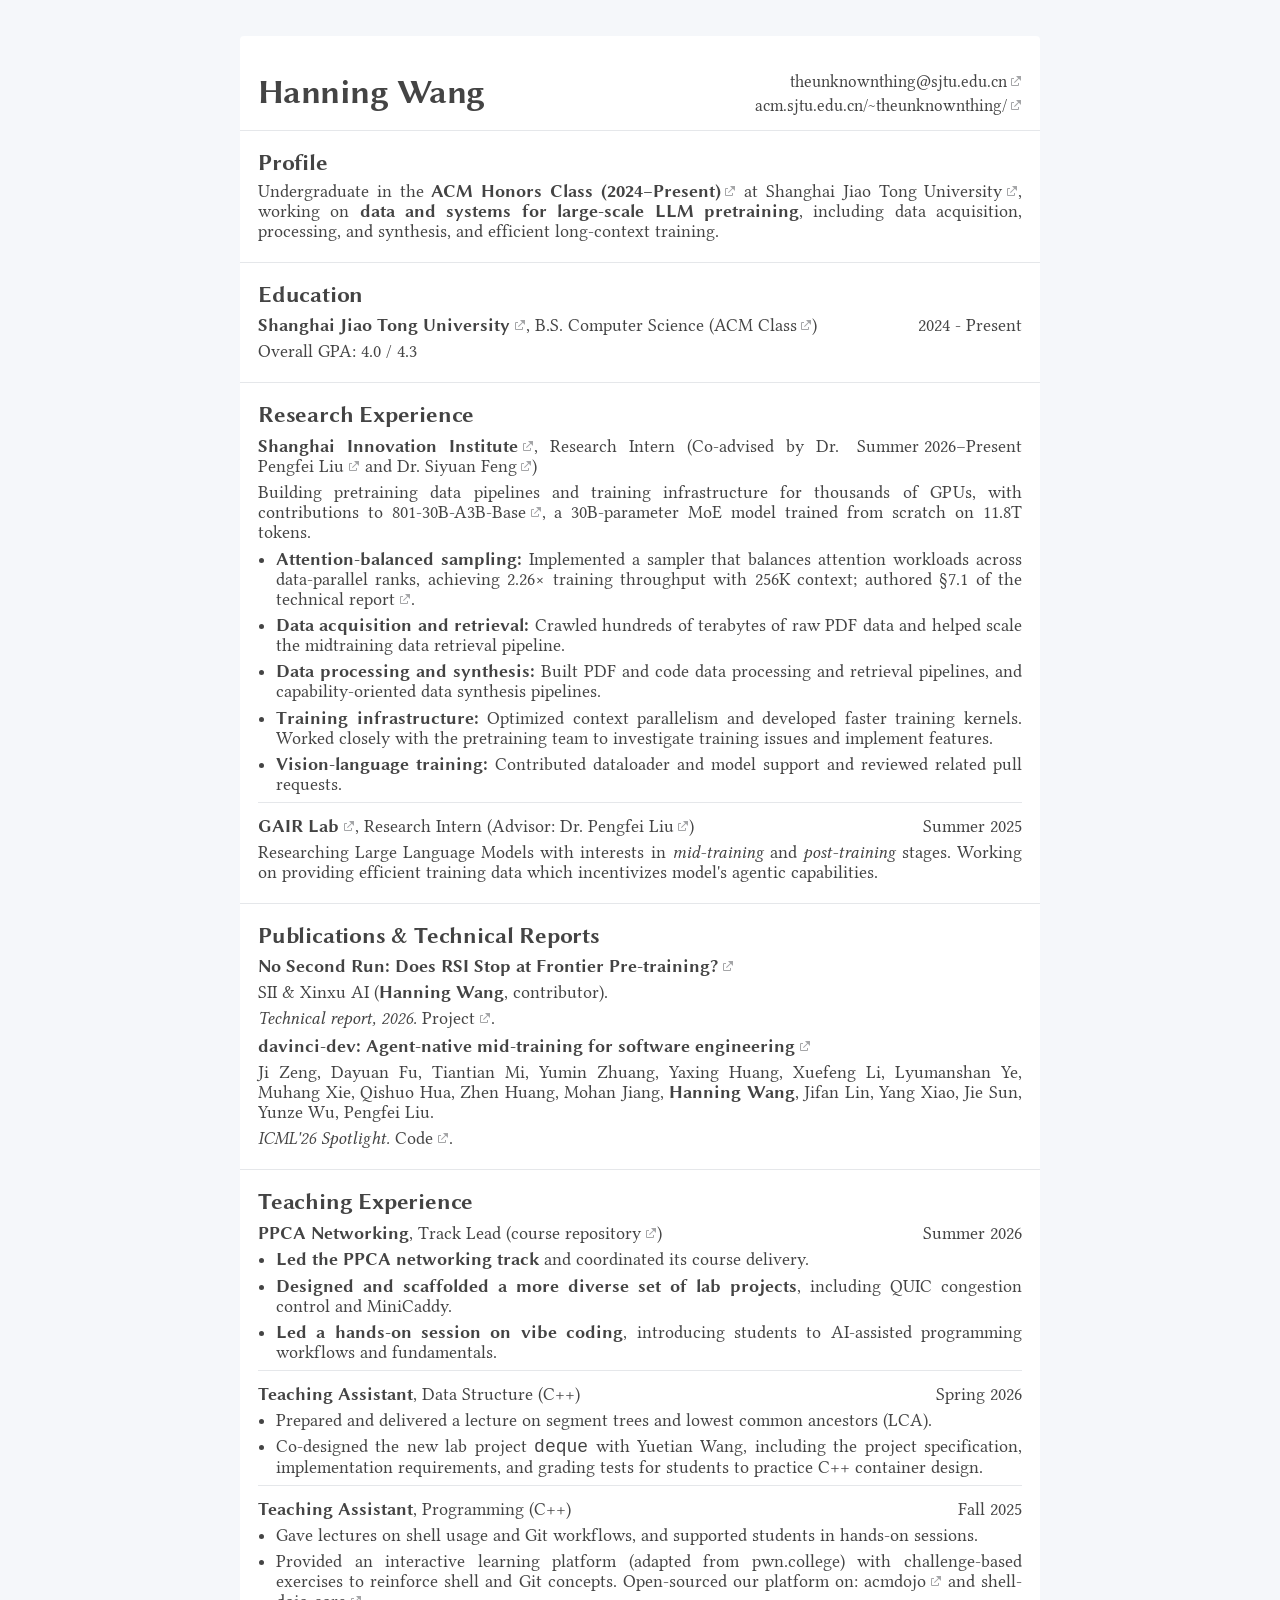
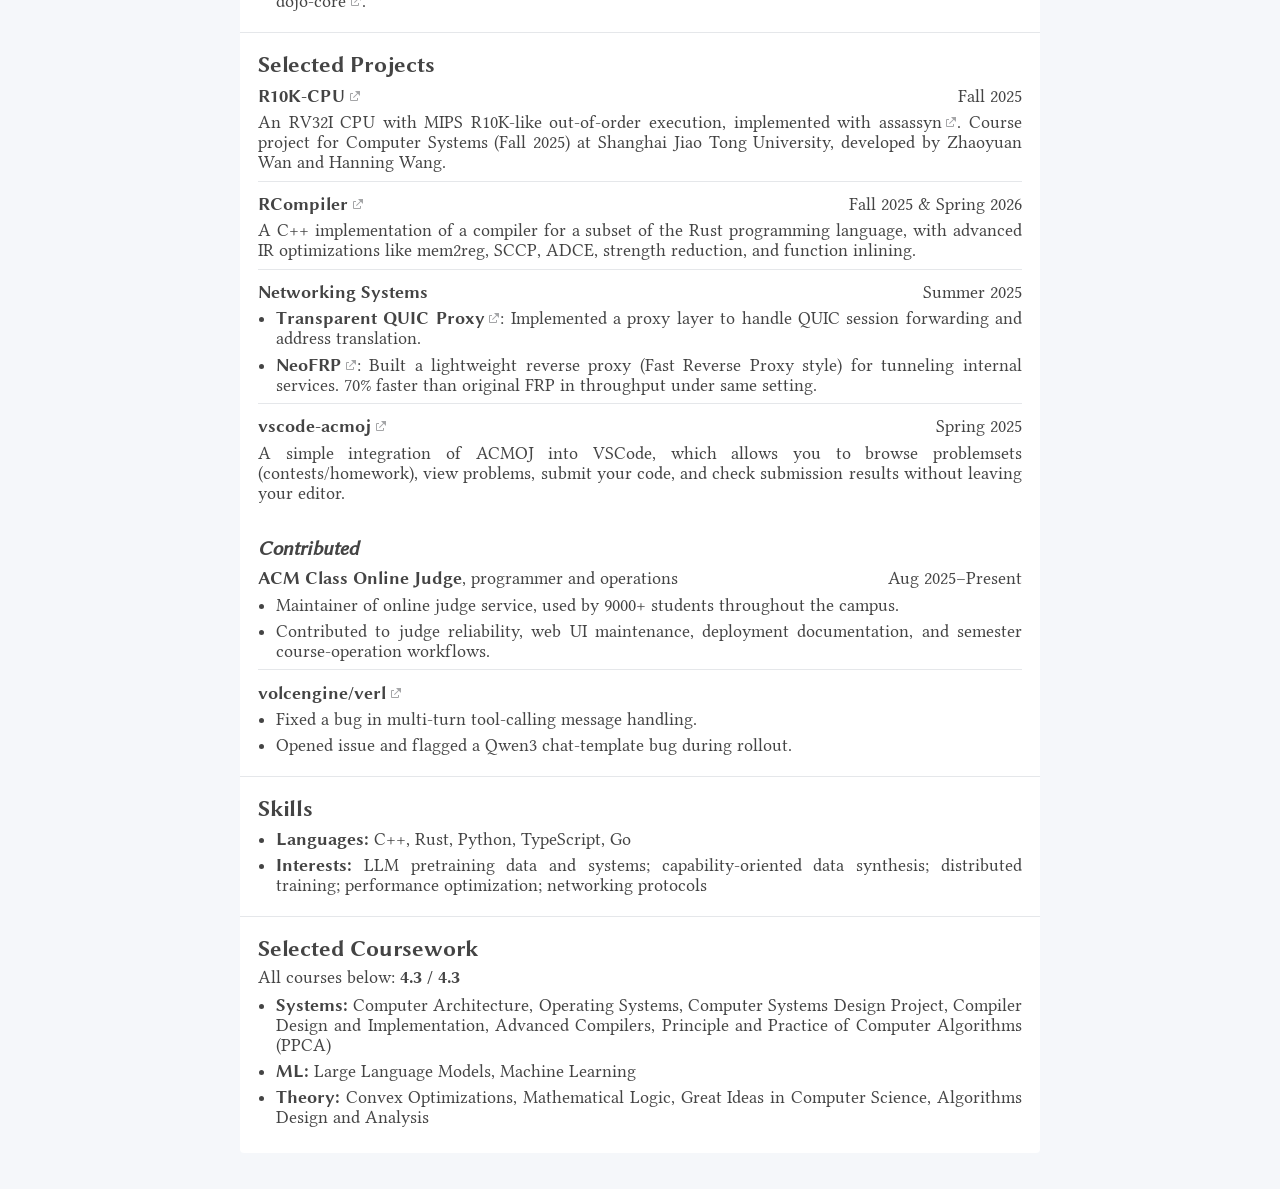
==== commit ea07a451: "docs: highlight pretraining contributions and 801 technical report" ====
--- a/cv/index.html
+++ b/cv/index.html
@@ -204,6 +204,10 @@
         }
         section > ol > li:not(:last-child) {
           margin: 0.3rem 0;
+        }
+        h2,
+        h3 {
+          break-after: avoid;
         }
       }
 
@@ -322,14 +326,9 @@
             target="_blank"
             rel="noopener noreferrer"
             >Shanghai Jiao Tong University</a
-          >, majoring in Computer Science. My primary interest is
-          <strong>systems infrastructure for LLM training</strong>.
-        </p>
-        <p>
-          I have <strong>built and optimized training infrastructure for
-          thousands of GPUs</strong>,
-          <strong>crawled pretraining and midtraining data at scale</strong>,
-          and developed <strong>efficient data-processing pipelines</strong>.
+          >, working on <strong>data and systems for large-scale LLM
+          pretraining</strong>, including data acquisition, processing, and
+          synthesis, and efficient long-context training.
         </p>
       </section>
       <section>
@@ -385,17 +384,48 @@
               >
               <span>Summer 2026&ndash;Present</span>
             </p>
-            <p>Building efficient infrastructure for large-scale LLM pretraining.</p>
+            <p>
+              Building pretraining data pipelines and training infrastructure
+              for thousands of GPUs, with contributions to
+              <a
+                href="https://github.com/GAIR-NLP/801-30B"
+                target="_blank"
+                rel="noopener noreferrer"
+                >801-30B-A3B-Base</a
+              >, a 30B-parameter MoE model trained from scratch on 11.8T tokens.
+            </p>
             <ul>
               <li>
-                <strong>Built and optimized training infrastructure for
-                thousands of GPUs.</strong>
-              </li>
-              <li>
-                <strong>Crawled LLM pretraining and midtraining data at scale.</strong>
-              </li>
-              <li>
-                <strong>Developed efficient data-processing pipelines.</strong>
+                <strong>Attention-balanced sampling:</strong> Implemented a
+                sampler that balances attention workloads across data-parallel
+                ranks, achieving 2.26&times; training throughput with 256K
+                context; authored
+                <a
+                  href="https://github.com/GAIR-NLP/801-30B/blob/main/report.pdf#page=22"
+                  target="_blank"
+                  rel="noopener noreferrer"
+                  >&sect;7.1 of the technical report</a
+                >.
+              </li>
+              <li>
+                <strong>Data acquisition and retrieval:</strong> Crawled
+                hundreds of terabytes of raw PDF data and helped scale the
+                midtraining data retrieval pipeline.
+              </li>
+              <li>
+                <strong>Data processing and synthesis:</strong> Built PDF and
+                code data processing and retrieval pipelines, and
+                capability-oriented data synthesis pipelines.
+              </li>
+              <li>
+                <strong>Training infrastructure:</strong> Optimized context
+                parallelism and developed faster training kernels. Worked
+                closely with the pretraining team to investigate training
+                issues and implement features.
+              </li>
+              <li>
+                <strong>Vision-language training:</strong> Contributed
+                dataloader and model support and reviewed related pull requests.
               </li>
             </ul>
           </li>
@@ -429,8 +459,30 @@
         </ol>
       </section>
       <section>
-        <h2>Publications</h2>
+        <h2>Publications &amp; Technical Reports</h2>
         <ol>
+          <li>
+            <p>
+              <strong
+                ><a
+                  href="https://github.com/GAIR-NLP/801-30B/blob/main/report.pdf"
+                  target="_blank"
+                  rel="noopener noreferrer"
+                  >No Second Run: Does RSI Stop at Frontier Pre-training?</a
+                ></strong
+              >
+            </p>
+            <p>SII &amp; Xinxu AI (<strong>Hanning Wang</strong>, contributor).</p>
+            <p>
+              <em>Technical report, 2026.</em>
+              <a
+                href="https://github.com/GAIR-NLP/801-30B"
+                target="_blank"
+                rel="noopener noreferrer"
+                >Project</a
+              >.
+            </p>
+          </li>
           <li>
             <p>
               <strong
@@ -701,9 +753,9 @@
         <ul>
           <li><strong>Languages:</strong> C++, Rust, Python, TypeScript, Go</li>
           <li>
-            <strong>Interests:</strong> Large-scale LLM pretraining
-            infrastructure; distributed training; data systems; model
-            deployment and post-processing; networking protocols
+            <strong>Interests:</strong> LLM pretraining data and systems;
+            capability-oriented data synthesis; distributed training;
+            performance optimization; networking protocols
           </li>
         </ul>
       </section>
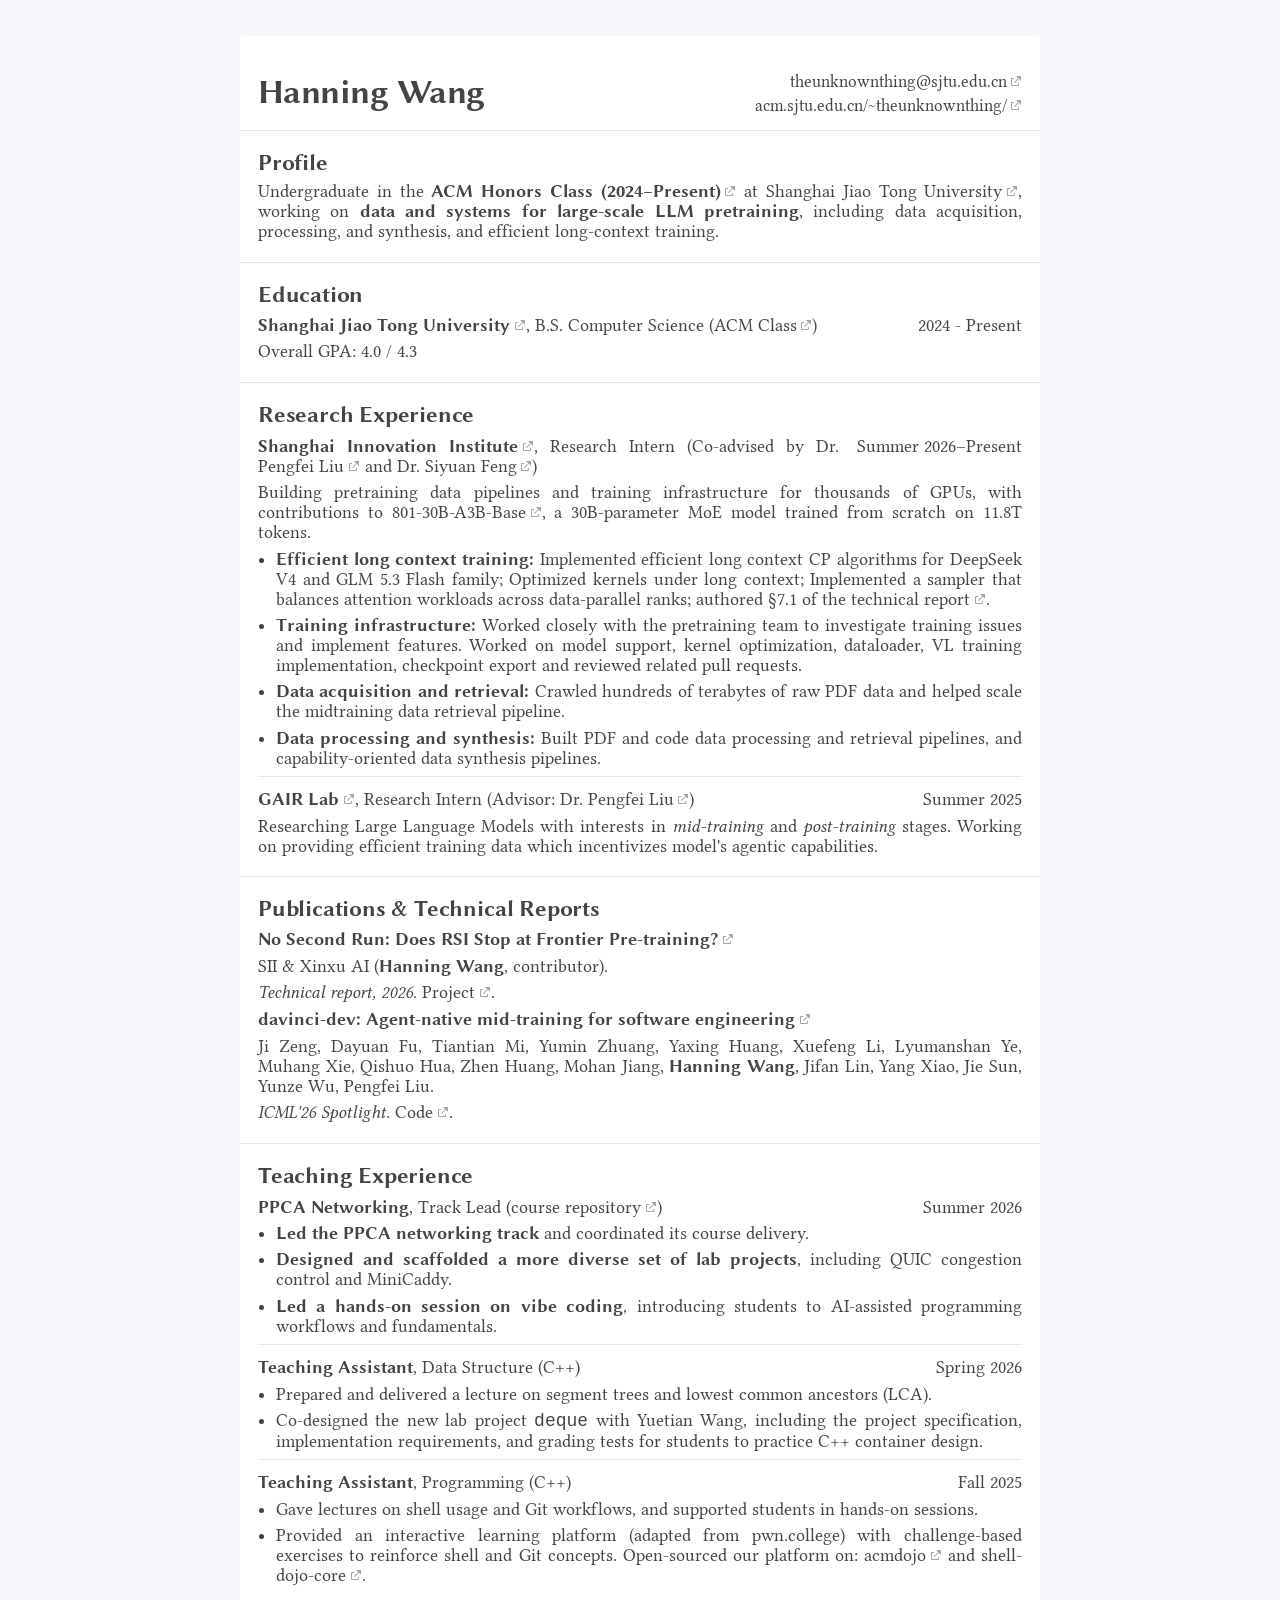
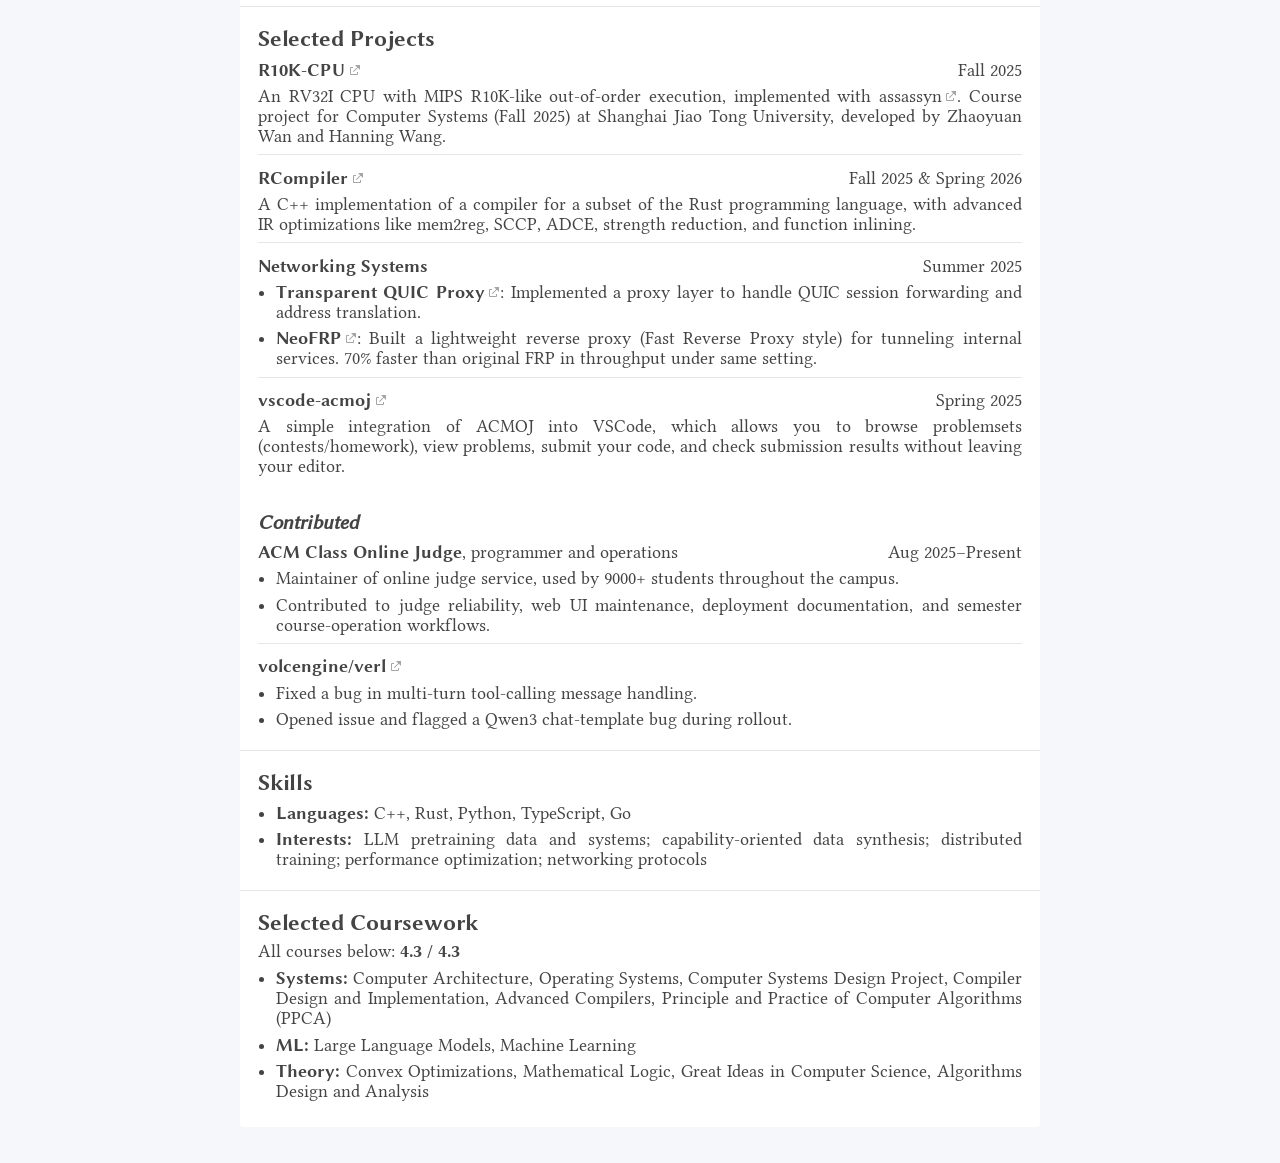
==== commit f687127b: "docs: update CV and homepage" ====
--- a/cv/index.html
+++ b/cv/index.html
@@ -396,16 +396,24 @@
             </p>
             <ul>
               <li>
-                <strong>Attention-balanced sampling:</strong> Implemented a
-                sampler that balances attention workloads across data-parallel
-                ranks, achieving 2.26&times; training throughput with 256K
-                context; authored
+                <strong>Efficient long context training:</strong> Implemented
+                efficient long context CP algorithms for DeepSeek V4 and GLM 5.3
+                Flash family; Optimized kernels under long context; Implemented a
+                sampler that balances attention workloads across data-parallel ranks;
+                authored
                 <a
                   href="https://github.com/GAIR-NLP/801-30B/blob/main/report.pdf#page=22"
                   target="_blank"
                   rel="noopener noreferrer"
                   >&sect;7.1 of the technical report</a
                 >.
+              </li>
+              <li>
+                <strong>Training infrastructure:</strong> Worked closely with
+                the pretraining team to investigate training issues and implement
+                features. Worked on model support, kernel optimization, dataloader,
+                VL training implementation, checkpoint export and reviewed related
+                pull requests.
               </li>
               <li>
                 <strong>Data acquisition and retrieval:</strong> Crawled
@@ -416,16 +424,6 @@
                 <strong>Data processing and synthesis:</strong> Built PDF and
                 code data processing and retrieval pipelines, and
                 capability-oriented data synthesis pipelines.
-              </li>
-              <li>
-                <strong>Training infrastructure:</strong> Optimized context
-                parallelism and developed faster training kernels. Worked
-                closely with the pretraining team to investigate training
-                issues and implement features.
-              </li>
-              <li>
-                <strong>Vision-language training:</strong> Contributed
-                dataloader and model support and reviewed related pull requests.
               </li>
             </ul>
           </li>
